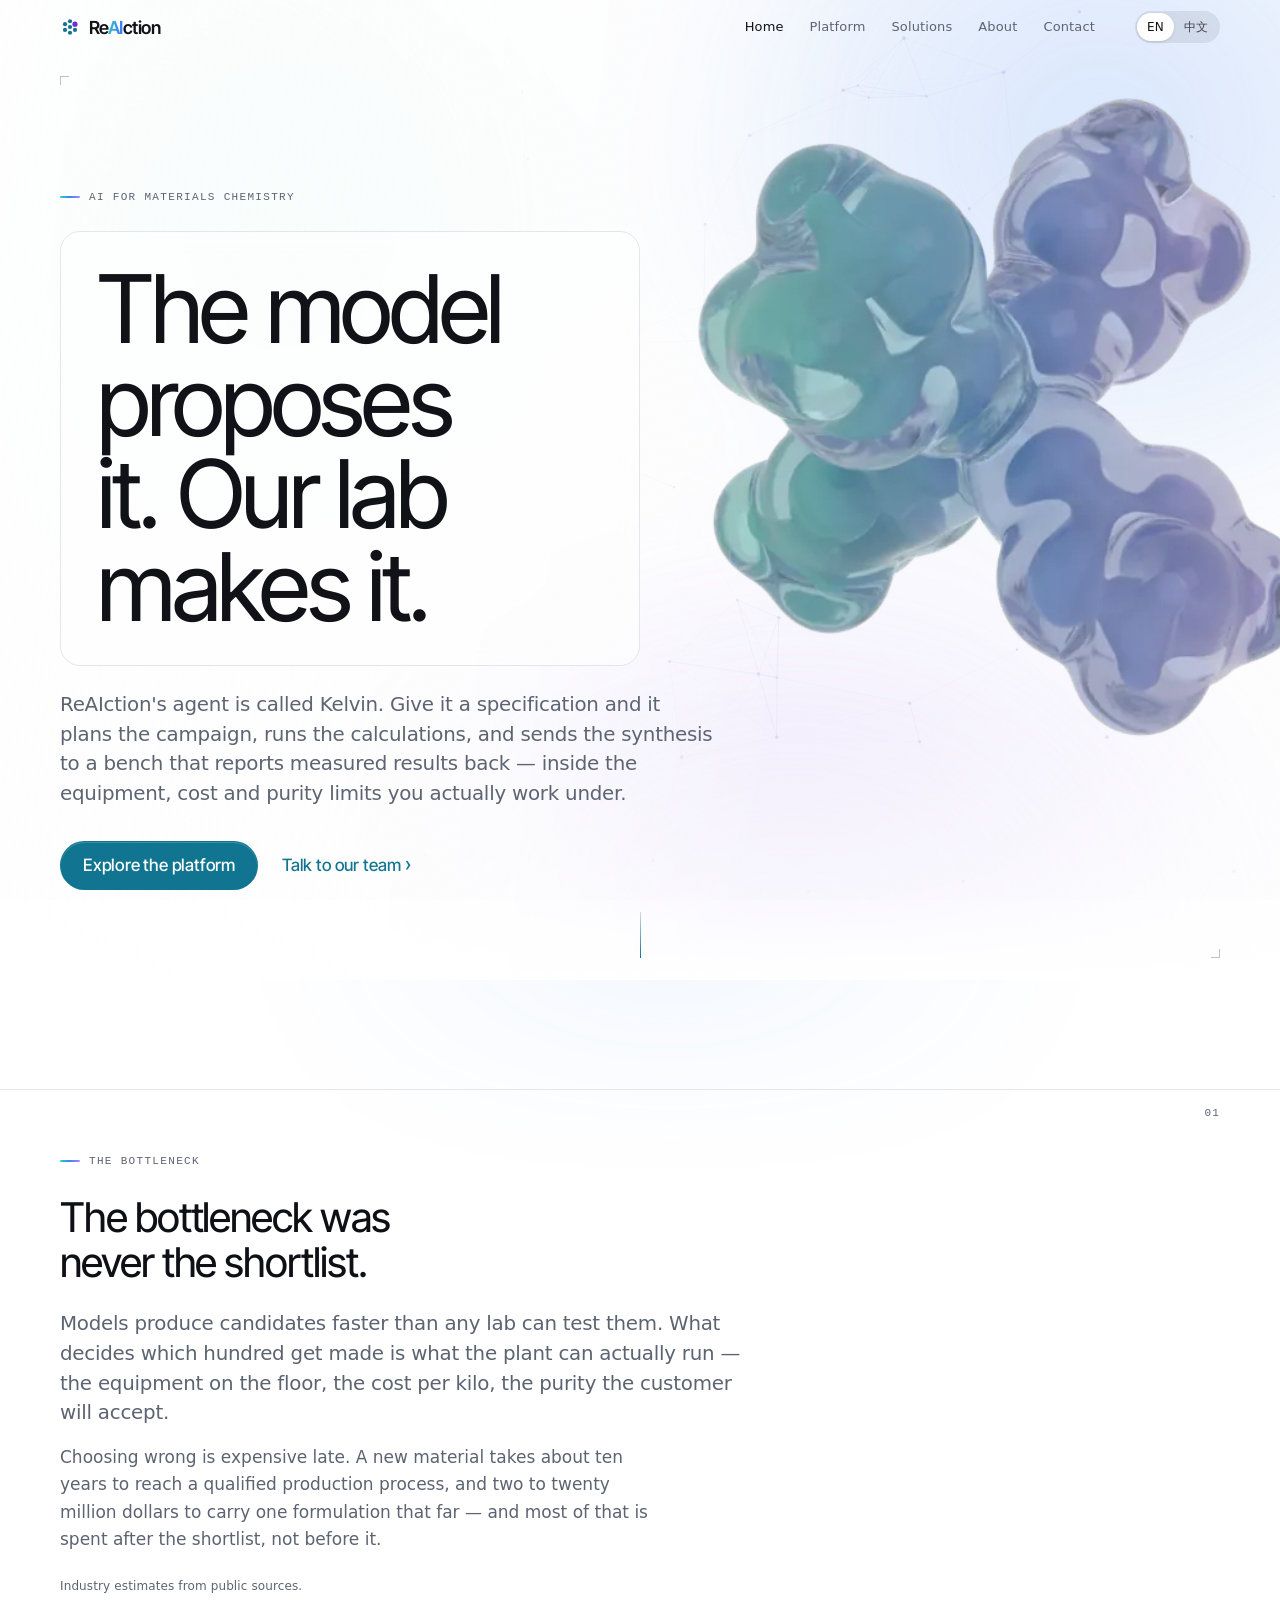
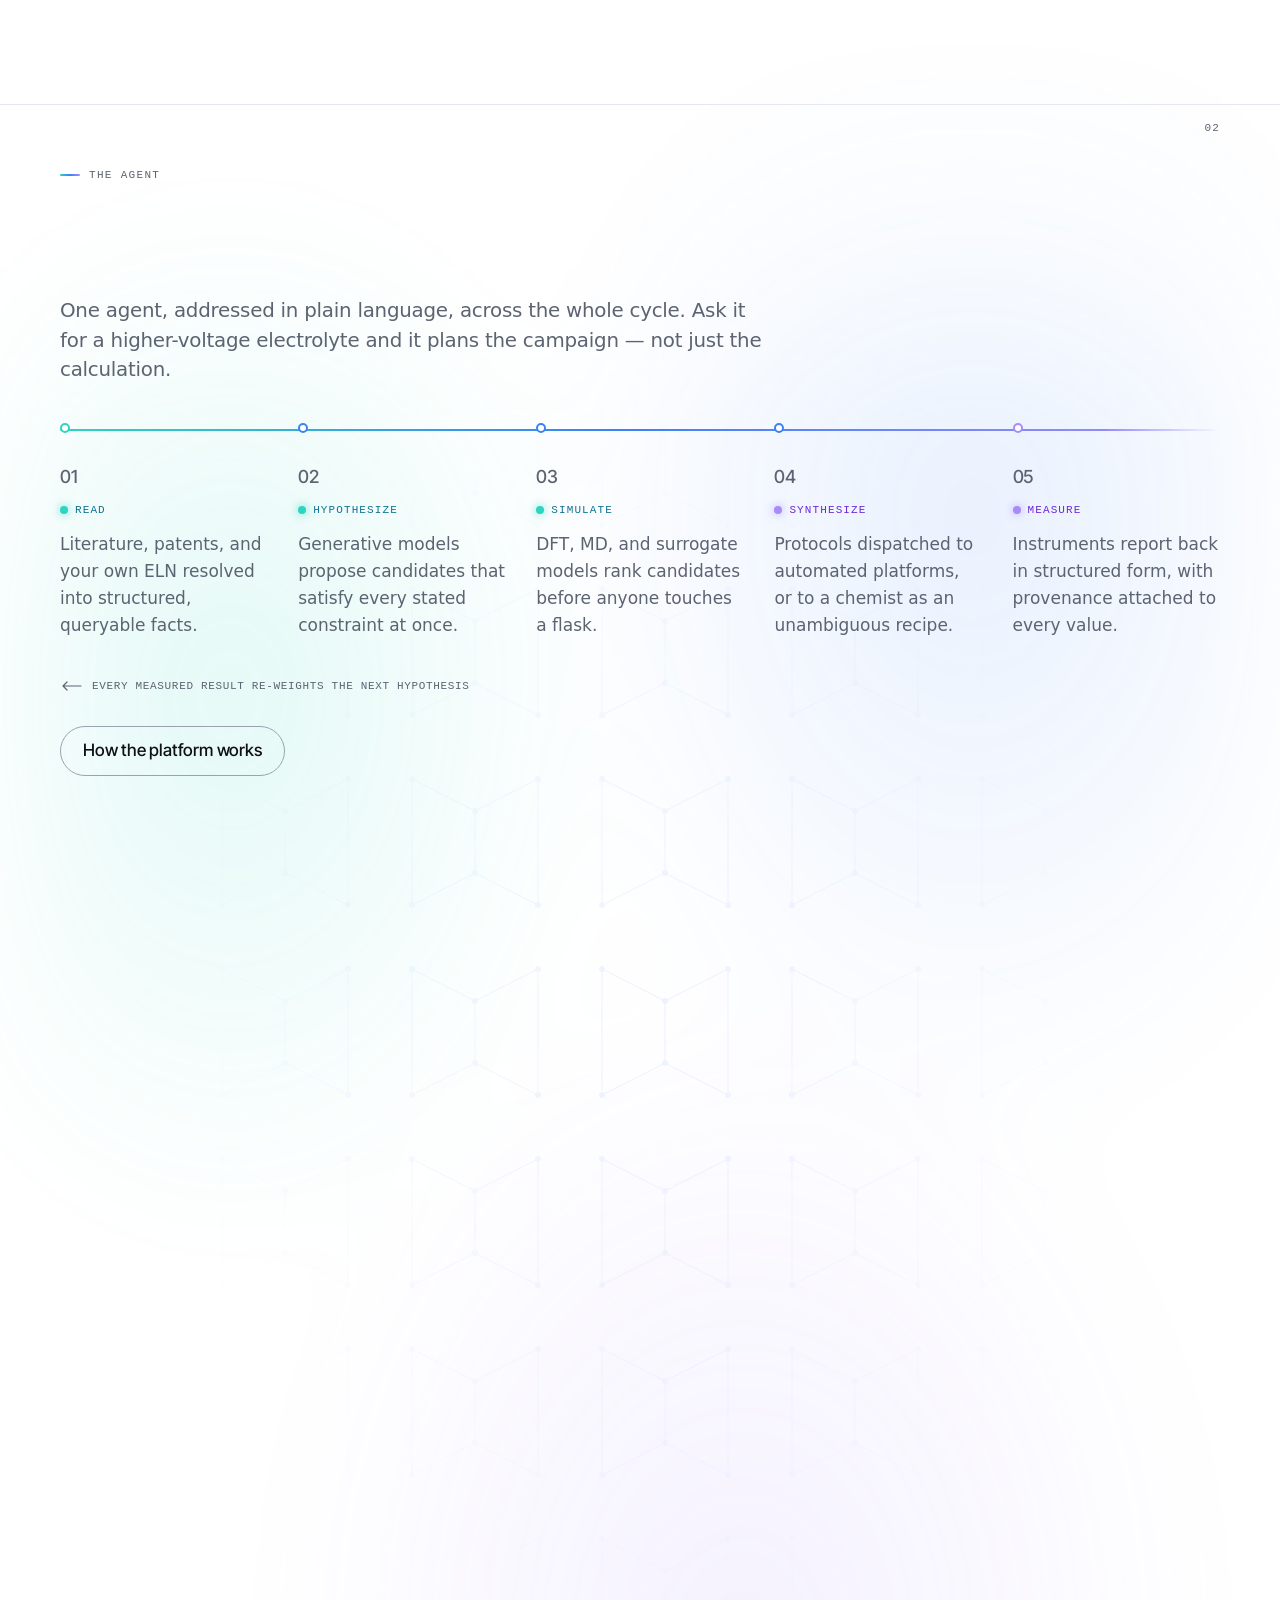
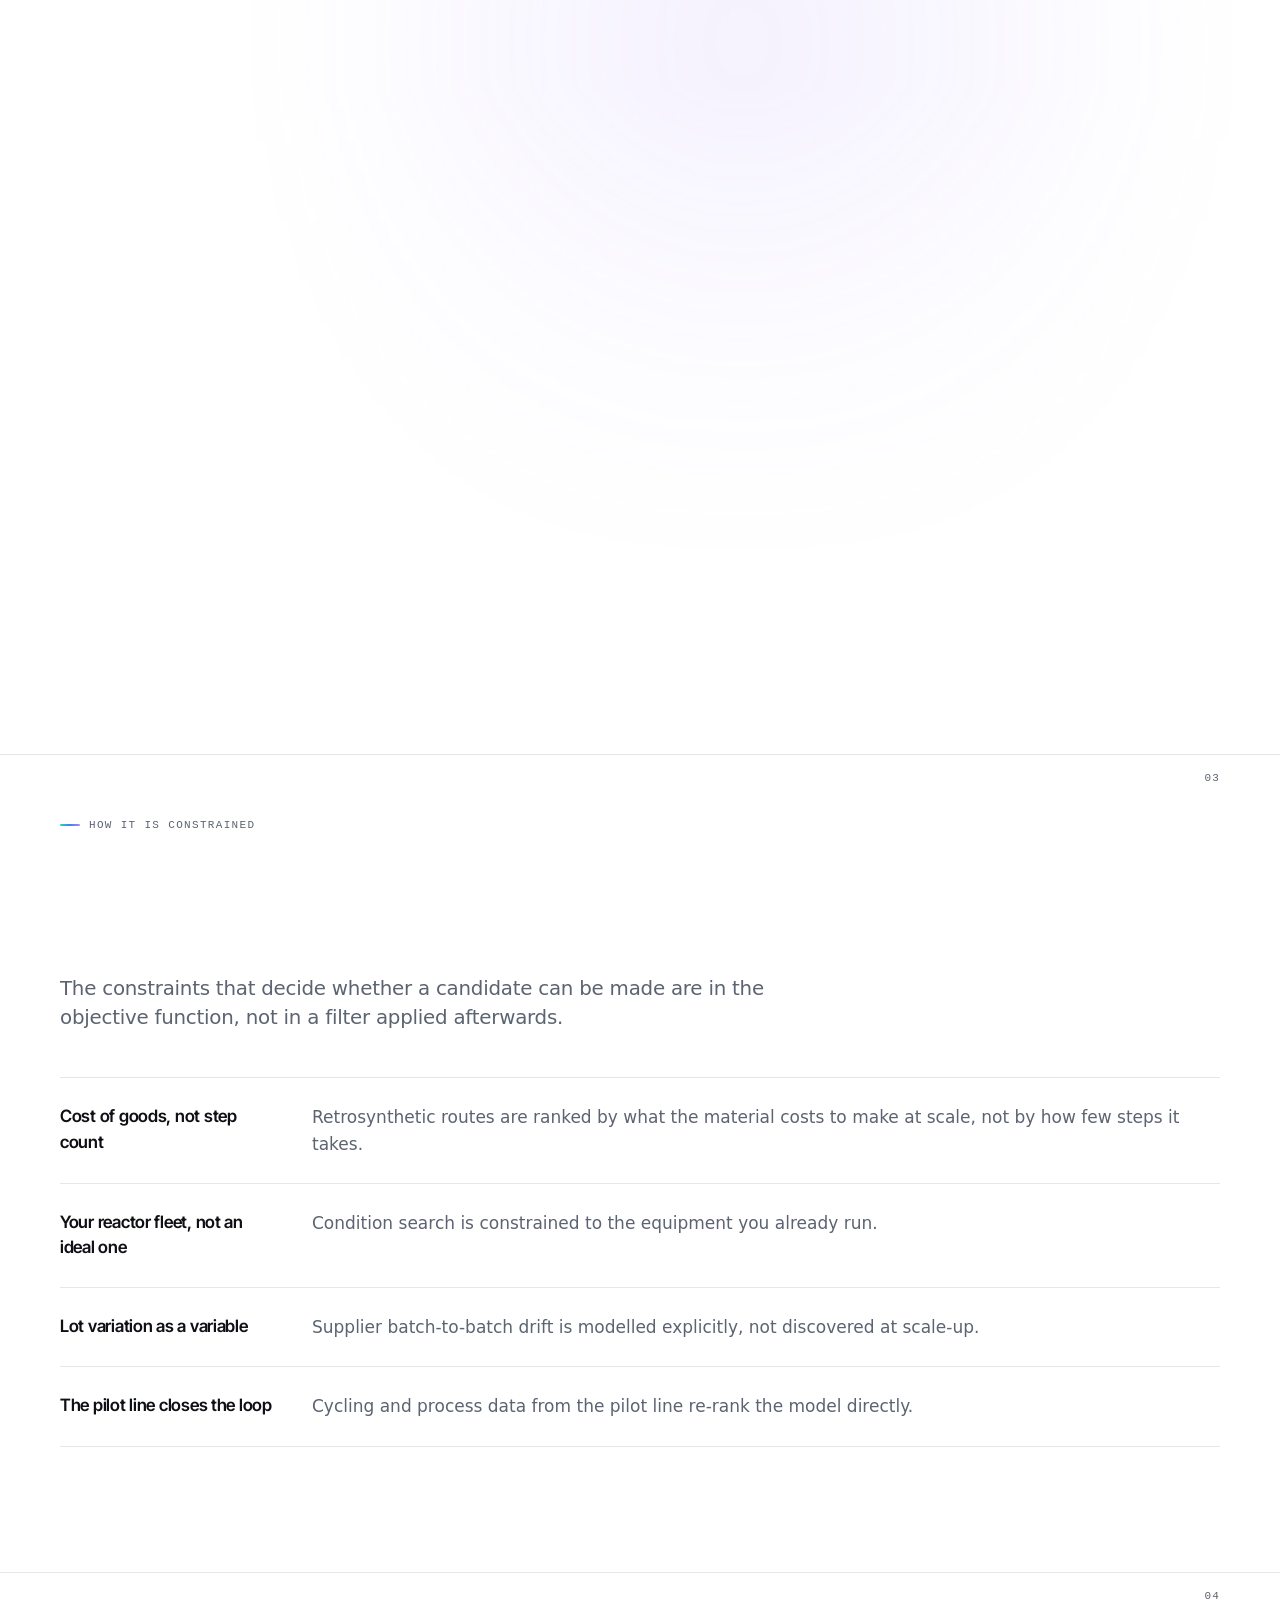
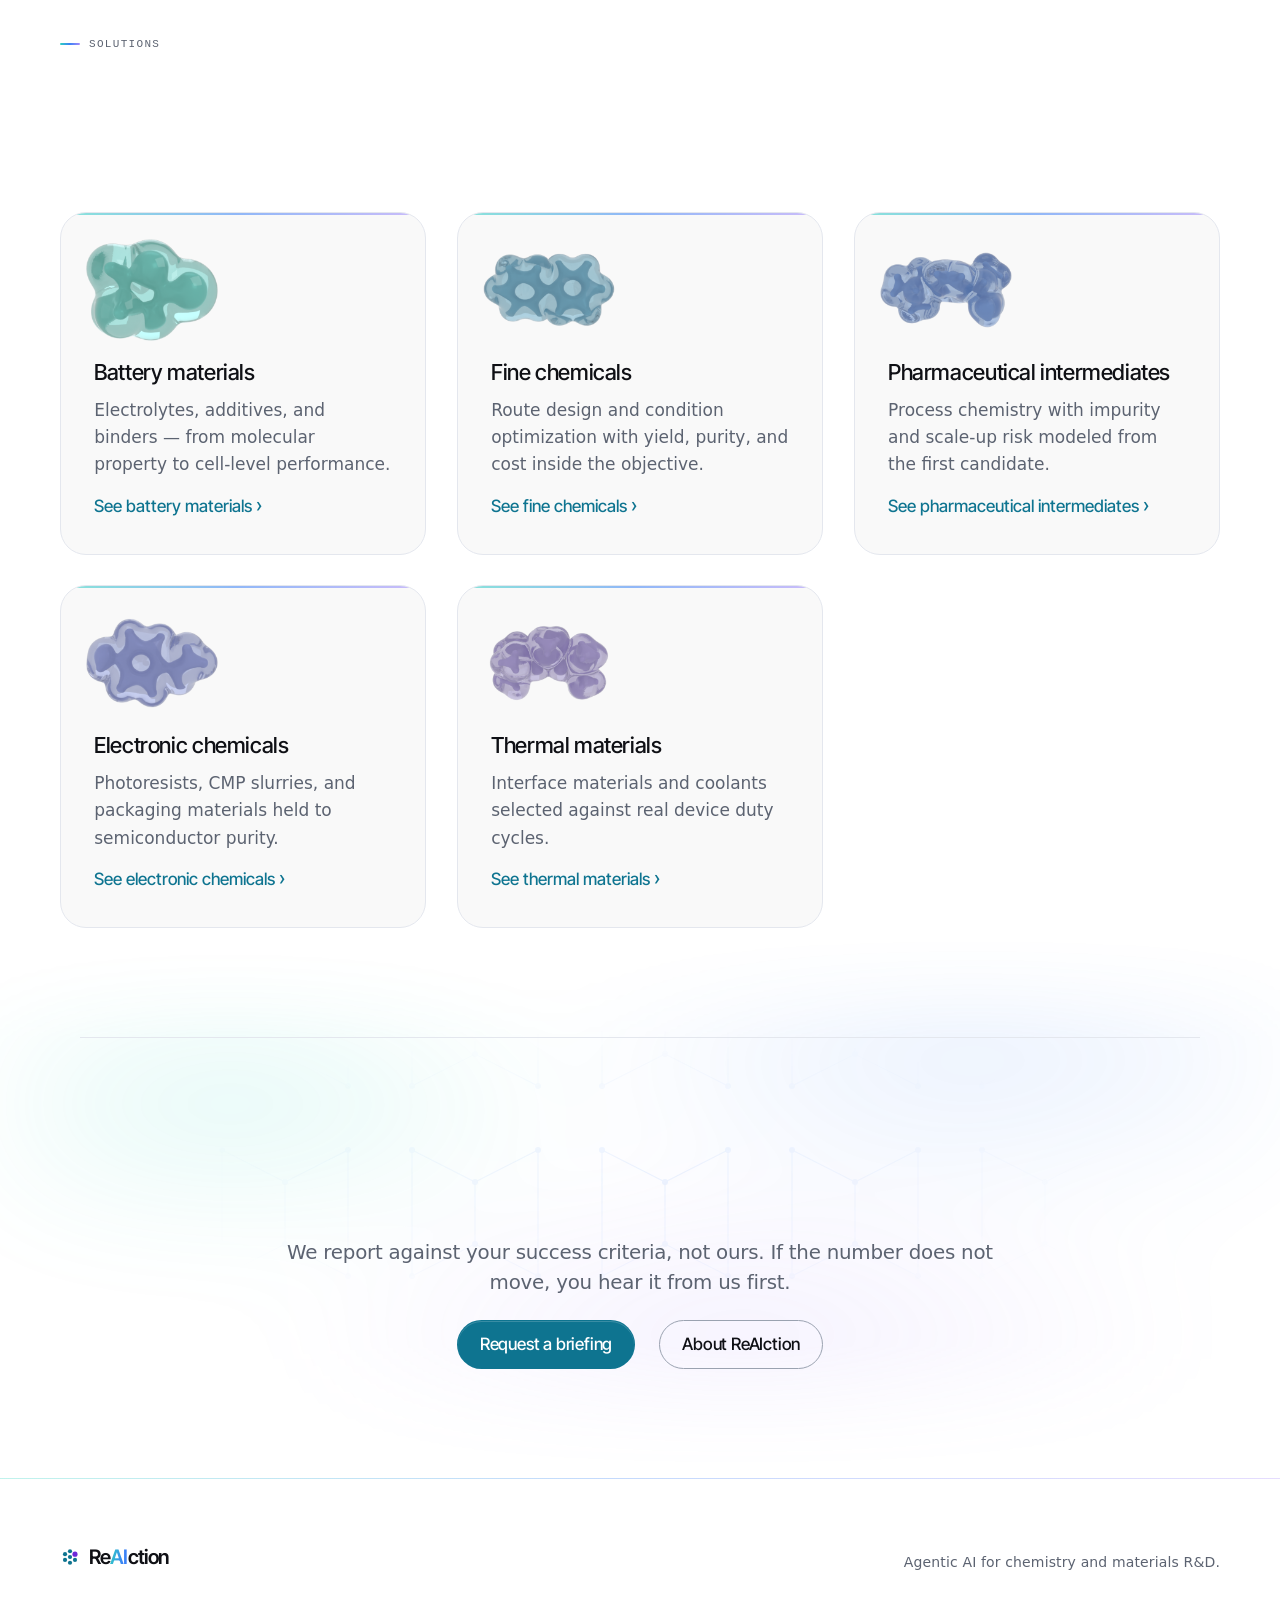
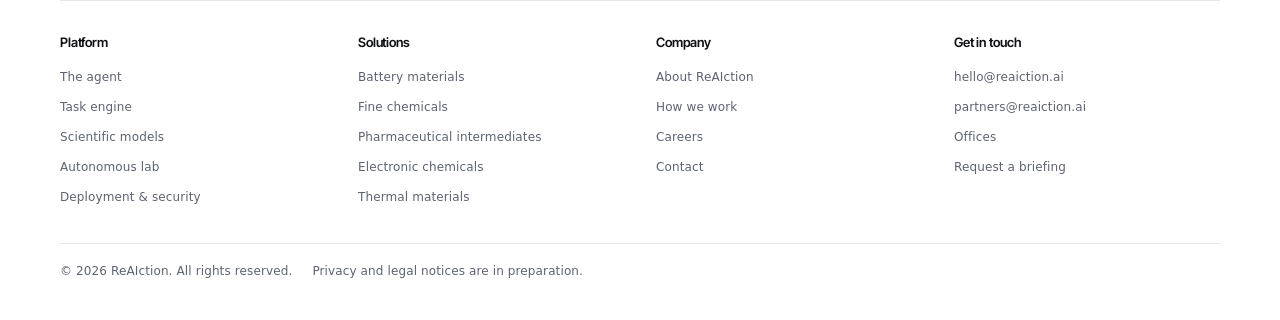
==== index.html @ 0afb1548 "Initial site Static, no build step and no runtime dependencies. Five pages sharing one stylesheet an" ====
<!DOCTYPE html>
<html lang="en" data-lang="en">
<head>
<meta charset="utf-8">
<meta name="viewport" content="width=device-width, initial-scale=1, viewport-fit=cover">
<title data-en="ReAIction — an AI scientist for materials chemistry" data-zh="反衍 ReAIction — 面向材料化学的 AI 科学家">ReAIction — an AI scientist for materials chemistry</title>
<meta name="description" data-en-content="ReAIction's agent, Kelvin, plans the campaign, runs the calculations and sends the synthesis to a bench that reports measured results back — inside the equipment, cost and purity limits you actually work under." data-zh-content="反衍的智能体 Kelvin 规划整轮攻关、跑完计算，再把合成下发到会回传实测数据的实验台——全程在你们真实的设备、成本与纯度约束下进行。" content="ReAIction's agent, Kelvin, plans the campaign, runs the calculations and sends the synthesis to a bench that reports measured results back — inside the equipment, cost and purity limits you actually work under.">
<meta name="theme-color" content="#ffffff" media="(prefers-color-scheme: light)">
<meta name="theme-color" content="#000000" media="(prefers-color-scheme: dark)">
<link rel="canonical" href="https://reaiction.github.io/">
<meta property="og:type" content="website">
<meta property="og:site_name" content="ReAIction">
<meta property="og:title" content="ReAIction — an AI scientist for materials chemistry">
<meta property="og:description" content="ReAIction's agent, Kelvin, plans the campaign, runs the calculations and sends the synthesis to a bench that reports measured results back — inside the equipment, cost and purity limits you actually work under.">
<meta property="og:url" content="https://reaiction.github.io/">
<meta property="og:image" content="https://reaiction.github.io/assets/img/og.png">
<meta property="og:image:width" content="1200">
<meta property="og:image:height" content="630">
<meta property="og:image:alt" content="ReAIction — the model proposes it, our lab makes it.">
<meta name="twitter:card" content="summary_large_image">
<meta name="twitter:title" content="ReAIction — an AI scientist for materials chemistry">
<meta name="twitter:description" content="ReAIction's agent, Kelvin, plans the campaign, runs the calculations and sends the synthesis to a bench that reports measured results back — inside the equipment, cost and purity limits you actually work under.">
<meta name="twitter:image" content="https://reaiction.github.io/assets/img/og.png">
<link rel="icon" href="assets/img/mark.svg" type="image/svg+xml">
<link rel="apple-touch-icon" href="assets/img/apple-touch-icon.png">
<link rel="preconnect" href="https://fonts.googleapis.com">
<link rel="preconnect" href="https://fonts.gstatic.com" crossorigin>
<link rel="stylesheet" href="https://fonts.googleapis.com/css2?family=Inter+Tight:wght@300..700&display=swap">
<link rel="stylesheet" href="assets/css/reaiction.css">
</head>
<body>
<a class="skip" href="#main" data-en="Skip to content" data-zh="跳到正文">Skip to content</a>
<header class="header">
  <div class="header__in">
    <a class="brand" href="index.html" data-en-aria-label="ReAIction, home" data-zh-aria-label="反衍 ReAIction，首页" aria-label="ReAIction, home">
      <svg class="brand__mark" width="20" height="20" viewBox="0 0 24 24" aria-hidden="true"><circle cx="12.00" cy="5.10" r="2.5" fill="var(--dry)"/><circle cx="17.98" cy="8.55" r="3.1" fill="var(--wet)"/><circle cx="17.98" cy="15.45" r="2.5" fill="var(--dry)"/><circle cx="12.00" cy="18.90" r="2.5" fill="var(--dry)"/><circle cx="6.02" cy="15.45" r="2.5" fill="var(--dry)"/><circle cx="6.02" cy="8.55" r="2.5" fill="var(--dry)"/><circle cx="12" cy="12" r="2.5" fill="var(--dry)"/></svg><span class="brand__word">Re<span class="brand__ai">AI</span>ction</span><span class="brand__zh" aria-hidden="true">反衍</span>
    </a>
    <nav class="nav" data-en-aria-label="Main" data-zh-aria-label="主导航" aria-label="Main"><a href="index.html" data-en="Home" data-zh="首页">Home</a><a href="technology.html" data-en="Platform" data-zh="平台">Platform</a><a href="solutions.html" data-en="Solutions" data-zh="解决方案">Solutions</a><a href="about.html" data-en="About" data-zh="关于">About</a><a href="contact.html" data-en="Contact" data-zh="联系">Contact</a></nav>
    <div class="header__end">
      <div class="lang" role="group" data-en-aria-label="Language" data-zh-aria-label="语言" aria-label="Language">
        <button type="button" data-lang="en" aria-pressed="true">EN</button>
        <button type="button" data-lang="zh" lang="zh-Hans" aria-pressed="false">中文</button>
      </div>
      <button class="burger" type="button" aria-expanded="false" aria-controls="menu"
              data-en-aria-label="Menu" data-zh-aria-label="菜单" aria-label="Menu">
        <span></span><span></span>
      </button>
    </div>
  </div>
</header>
<nav class="sheet" id="menu" data-open="false" data-en-aria-label="Main" data-zh-aria-label="主导航" aria-label="Main"><a href="index.html" data-en="Home" data-zh="首页">Home</a><a href="technology.html" data-en="Platform" data-zh="平台">Platform</a><a href="solutions.html" data-en="Solutions" data-zh="解决方案">Solutions</a><a href="about.html" data-en="About" data-zh="关于">About</a><a href="contact.html" data-en="Contact" data-zh="联系">Contact</a></nav>
<main id="main" tabindex="-1">

<section class="cover" data-cover="full">
  <canvas class="cover__field" aria-hidden="true"></canvas>
  <div class="cover__bloom" aria-hidden="true"></div>
  <div class="cover__scrim" aria-hidden="true"></div>
  <div class="cover__mol" aria-hidden="true"></div>
  <div class="wrap-wide cover__in">
  <p class="eyebrow reveal" data-en="AI for materials chemistry" data-zh="AI 驱动的材料化学">AI for materials chemistry</p>
  <h1 class="display-1 reveal split" data-en="The model proposes it. Our lab makes it." data-zh="模型提出它，我们的实验室把它做出来。">The model proposes it. Our lab makes it.</h1>
  <p class="lead measure reveal mt-5" data-en="ReAIction's agent is called Kelvin. Give it a specification and it plans the campaign, runs the calculations, and sends the synthesis to a bench that reports measured results back — inside the equipment, cost and purity limits you actually work under." data-zh="反衍（ReAIction）的智能体叫 Kelvin。给它一份规格书，它规划整轮攻关、跑完计算，再把合成下发到会回传实测数据的实验台 —— 全程在你们真实的设备、成本与纯度约束下进行。">ReAIction's agent is called Kelvin. Give it a specification and it plans the campaign, runs the calculations, and sends the synthesis to a bench that reports measured results back — inside the equipment, cost and purity limits you actually work under.</p>
  <div class="actions reveal mt-6">
    <a class="btn btn--primary" href="technology.html" data-en="Explore the platform" data-zh="了解平台">Explore the platform</a>
    <a class="link" href="contact.html" data-en="Talk to our team" data-zh="联系我们">Talk to our team</a>
  </div>

  </div>
  <div class="cover__cue" aria-hidden="true"></div>
</section>

<section class="section">
  <div class="wrap-wide">
    <p class="eyebrow reveal" data-en="The bottleneck" data-zh="瓶颈在哪">The bottleneck</p>
    <h2 class="headline measure reveal split"
        data-en="The bottleneck was never the shortlist." data-zh="瓶颈从来不在候选名单上。">The bottleneck was never the shortlist.</h2>
    <p class="lead measure reveal mt-5"
       data-en="Models produce candidates faster than any lab can test them. What decides which hundred get made is what the plant can actually run — the equipment on the floor, the cost per kilo, the purity the customer will accept." data-zh="模型产出候选的速度，早就超过任何实验室能验证的速度。真正决定做哪一百个的，是产线能跑什么——车间里的设备、每公斤的成本、客户能接受的纯度。">Models produce candidates faster than any lab can test them. What decides which hundred get made is what the plant can actually run — the equipment on the floor, the cost per kilo, the purity the customer will accept.</p>
    <p class="body measure reveal mt-4"
       data-en="Choosing wrong is expensive late. A new material takes about ten years to reach a qualified production process, and two to twenty million dollars to carry one formulation that far — and most of that is spent after the shortlist, not before it." data-zh="选错的代价在后段。一种新材料从首个有希望的结果做到合格量产工艺，大约需要十年；把单个配方推到那一步，投入在两百万到两千万美元之间——而这笔钱大部分花在候选名单之后，不是之前。">Choosing wrong is expensive late. A new material takes about ten years to reach a qualified production process, and two to twenty million dollars to carry one formulation that far — and most of that is spent after the shortlist, not before it.</p>
    <!-- DEV NOTE: the two figures above are industry estimates, not ours. Replace each with one the team can source before this goes public. -->
    <p class="legal mt-5"
       data-en="Industry estimates from public sources." data-zh="以上为公开行业估算，非反衍自有实测数据。">Industry estimates from public sources.</p>
  </div>
</section>

<section class="section pin section--feature glow">
  <div class="wrap-wide">
    <p class="eyebrow reveal" data-en="The agent" data-zh="智能体">The agent</p>
    <h2 class="display-2 reveal split" data-en="Kelvin runs the loop." data-zh="Kelvin 跑完整个闭环。">Kelvin runs the loop.</h2>
    <p class="lead measure reveal mt-5"
       data-en="One agent, addressed in plain language, across the whole cycle. Ask it for a higher-voltage electrolyte and it plans the campaign — not just the calculation." data-zh="一个智能体，用自然语言对话，贯穿整个周期。你们要一款更高电压的电解液，它规划的是一整轮研发攻关，而不只是一次计算。">One agent, addressed in plain language, across the whole cycle. Ask it for a higher-voltage electrolyte and it plans the campaign — not just the calculation.</p>
    <div class="reveal mt-7"><div class="loop">
  <div class="loop__row"><div class="loop__cell"><span class="loop__idx">01</span><span class="chip chip--dry" data-en="Read" data-zh="读取">Read</span><p class="body" data-en="Literature, patents, and your own ELN resolved into structured, queryable facts." data-zh="论文、专利与你们自己的 ELN，被解析成结构化、可检索的事实。">Literature, patents, and your own ELN resolved into structured, queryable facts.</p></div><div class="loop__cell"><span class="loop__idx">02</span><span class="chip chip--dry" data-en="Hypothesize" data-zh="假设">Hypothesize</span><p class="body" data-en="Generative models propose candidates that satisfy every stated constraint at once." data-zh="生成模型同时满足全部给定约束，提出候选。">Generative models propose candidates that satisfy every stated constraint at once.</p></div><div class="loop__cell"><span class="loop__idx">03</span><span class="chip chip--dry" data-en="Simulate" data-zh="模拟">Simulate</span><p class="body" data-en="DFT, MD, and surrogate models rank candidates before anyone touches a flask." data-zh="DFT、MD 与代理模型先行排序，再决定是否动手。">DFT, MD, and surrogate models rank candidates before anyone touches a flask.</p></div><div class="loop__cell"><span class="loop__idx">04</span><span class="chip chip--wet" data-en="Synthesize" data-zh="合成">Synthesize</span><p class="body" data-en="Protocols dispatched to automated platforms, or to a chemist as an unambiguous recipe." data-zh="实验方案下发到自动化平台，或作为无歧义配方交给化学家。">Protocols dispatched to automated platforms, or to a chemist as an unambiguous recipe.</p></div><div class="loop__cell"><span class="loop__idx">05</span><span class="chip chip--wet" data-en="Measure" data-zh="表征">Measure</span><p class="body" data-en="Instruments report back in structured form, with provenance attached to every value." data-zh="仪器以结构化形式回传，每个数值都带出处。">Instruments report back in structured form, with provenance attached to every value.</p></div></div>
  <p class="loop__back">
    <svg width="22" height="12" viewBox="0 0 22 12" fill="none" aria-hidden="true">
      <path d="M21 6H3M3 6l4-4M3 6l4 4" stroke="currentColor" stroke-width="1.2" stroke-linecap="round" stroke-linejoin="round"/>
    </svg>
    <span data-en="Every measured result re-weights the next hypothesis" data-zh="每一次实测结果，都会重新加权下一轮假设">Every measured result re-weights the next hypothesis</span>
  </p>
</div></div>
    <div class="actions reveal mt-6">
      <a class="btn btn--secondary" href="technology.html" data-en="How the platform works" data-zh="平台如何运作">How the platform works</a>
    </div>
  </div>
</section>

<section class="section">
  <div class="wrap-wide">
    <p class="eyebrow reveal" data-en="How it is constrained" data-zh="约束从哪来">How it is constrained</p>
    <h2 class="headline measure reveal split" data-en="Optimised for the plant you already have." data-zh="按你们已经有的那条产线来优化。">Optimised for the plant you already have.</h2>
    <p class="lead measure reveal mt-5" data-en="The constraints that decide whether a candidate can be made are in the objective function, not in a filter applied afterwards." data-zh="决定一个候选能不能做出来的那些约束，写在目标函数里，不是事后过滤。">The constraints that decide whether a candidate can be made are in the objective function, not in a filter applied afterwards.</p>
    <dl class="deflist reveal mt-7">
      <div><dt data-en="Cost of goods, not step count" data-zh="按生产成本排序，不按步数">Cost of goods, not step count</dt><dd data-en="Retrosynthetic routes are ranked by what the material costs to make at scale, not by how few steps it takes." data-zh="逆合成路线按放大后的实际生产成本排序，而不是看步数少。">Retrosynthetic routes are ranked by what the material costs to make at scale, not by how few steps it takes.</dd></div>
      <div><dt data-en="Your reactor fleet, not an ideal one" data-zh="匹配你们现有的反应釜">Your reactor fleet, not an ideal one</dt><dd data-en="Condition search is constrained to the equipment you already run." data-zh="条件搜索限定在你们已经在用的设备上，不是理想装置。">Condition search is constrained to the equipment you already run.</dd></div>
      <div><dt data-en="Lot variation as a variable" data-zh="批次波动是显式变量">Lot variation as a variable</dt><dd data-en="Supplier batch-to-batch drift is modelled explicitly, not discovered at scale-up." data-zh="供应商批次间的漂移直接建进模型，而不是放大时才发现。">Supplier batch-to-batch drift is modelled explicitly, not discovered at scale-up.</dd></div>
      <div><dt data-en="The pilot line closes the loop" data-zh="中试线闭合这个环">The pilot line closes the loop</dt><dd data-en="Cycling and process data from the pilot line re-rank the model directly." data-zh="中试线的循环与工艺数据直接回流，重排下一轮候选。">Cycling and process data from the pilot line re-rank the model directly.</dd></div>
    </dl>
  </div>
</section>

<section class="section">
  <div class="wrap-wide">
    <p class="eyebrow reveal" data-en="Solutions" data-zh="解决方案">Solutions</p>
    <h2 class="headline measure reveal split"
        data-en="Same loop. Different constraint decides it." data-zh="同一个闭环，决定成败的约束各不相同。">Same loop. Different constraint decides it.</h2>
    <div class="grid grid-3 reveal mt-7"><a class="card" href="solutions.html#battery"><h3 class="title" data-en="Battery materials" data-zh="电池材料">Battery materials</h3><p class="body" data-en="Electrolytes, additives, and binders — from molecular property to cell-level performance." data-zh="电解液、添加剂与粘结剂——从分子性质一路推到电芯级表现。">Electrolytes, additives, and binders — from molecular property to cell-level performance.</p><p class="link" aria-hidden="true" data-en="See battery materials" data-zh="查看电池材料">See battery materials</p></a><a class="card" href="solutions.html#fine"><h3 class="title" data-en="Fine chemicals" data-zh="精细化工">Fine chemicals</h3><p class="body" data-en="Route design and condition optimization with yield, purity, and cost inside the objective." data-zh="路线设计与条件优化，把收率、纯度与成本一并写进目标函数。">Route design and condition optimization with yield, purity, and cost inside the objective.</p><p class="link" aria-hidden="true" data-en="See fine chemicals" data-zh="查看精细化工">See fine chemicals</p></a><a class="card" href="solutions.html#pharma"><h3 class="title" data-en="Pharmaceutical intermediates" data-zh="医药中间体">Pharmaceutical intermediates</h3><p class="body" data-en="Process chemistry with impurity and scale-up risk modeled from the first candidate." data-zh="工艺化学：从第一个候选开始就对杂质与放大风险建模。">Process chemistry with impurity and scale-up risk modeled from the first candidate.</p><p class="link" aria-hidden="true" data-en="See pharmaceutical intermediates" data-zh="查看医药中间体">See pharmaceutical intermediates</p></a><a class="card" href="solutions.html#electronic"><h3 class="title" data-en="Electronic chemicals" data-zh="电子化学品">Electronic chemicals</h3><p class="body" data-en="Photoresists, CMP slurries, and packaging materials held to semiconductor purity." data-zh="光刻胶、CMP 抛光液与封装材料，按半导体级纯度要求约束。">Photoresists, CMP slurries, and packaging materials held to semiconductor purity.</p><p class="link" aria-hidden="true" data-en="See electronic chemicals" data-zh="查看电子化学品">See electronic chemicals</p></a><a class="card" href="solutions.html#thermal"><h3 class="title" data-en="Thermal materials" data-zh="热管理材料">Thermal materials</h3><p class="body" data-en="Interface materials and coolants selected against real device duty cycles." data-zh="界面材料与冷却液，按真实器件工况选型。">Interface materials and coolants selected against real device duty cycles.</p><p class="link" aria-hidden="true" data-en="See thermal materials" data-zh="查看热管理材料">See thermal materials</p></a></div>
  </div>
</section>


<section class="section section--feature glow">
  <div class="wrap center stack" style="--gap:22px">
    <h2 class="display-2 split" data-en="Start with one problem you already have." data-zh="从你们手上已经有的一个问题开始。">Start with one problem you already have.</h2>
    <p class="lead measure center"
       data-en="We report against your success criteria, not ours. If the number does not move, you hear it from us first." data-zh="我们按你们自己的验收标准汇报，不是按我们的。如果那个数没动，你会先从我们这儿听到。">We report against your success criteria, not ours. If the number does not move, you hear it from us first.</p>
    <div class="actions" style="justify-content:center">
      <a class="btn btn--primary" href="contact.html" data-en="Request a briefing" data-zh="预约介绍会">Request a briefing</a>
      <a class="btn btn--secondary" href="about.html" data-en="About ReAIction" data-zh="关于反衍">About ReAIction</a>
    </div>
  </div>
</section>
</main>
<footer class="footer">
  <div class="wrap-wide">
    <div class="footer__top">
      <a class="brand" href="index.html" data-en-aria-label="ReAIction, home" data-zh-aria-label="反衍 ReAIction，首页" aria-label="ReAIction, home"><svg class="brand__mark" width="20" height="20" viewBox="0 0 24 24" aria-hidden="true"><circle cx="12.00" cy="5.10" r="2.5" fill="var(--dry)"/><circle cx="17.98" cy="8.55" r="3.1" fill="var(--wet)"/><circle cx="17.98" cy="15.45" r="2.5" fill="var(--dry)"/><circle cx="12.00" cy="18.90" r="2.5" fill="var(--dry)"/><circle cx="6.02" cy="15.45" r="2.5" fill="var(--dry)"/><circle cx="6.02" cy="8.55" r="2.5" fill="var(--dry)"/><circle cx="12" cy="12" r="2.5" fill="var(--dry)"/></svg><span class="brand__word">Re<span class="brand__ai">AI</span>ction</span><span class="brand__zh" aria-hidden="true">反衍</span></a>
      <p class="caption" data-en="Agentic AI for chemistry and materials R&amp;D." data-zh="面向化学与材料研发的智能体 AI。">Agentic AI for chemistry and materials R&amp;D.</p>
    </div>
    <div class="footer__cols"><div><h3 data-en="Platform" data-zh="平台">Platform</h3><ul><li><a href="technology.html" data-en="The agent" data-zh="智能体">The agent</a></li><li><a href="technology.html#engine" data-en="Task engine" data-zh="任务引擎">Task engine</a></li><li><a href="technology.html#models" data-en="Scientific models" data-zh="科学模型">Scientific models</a></li><li><a href="technology.html#lab" data-en="Autonomous lab" data-zh="自主实验室">Autonomous lab</a></li><li><a href="technology.html#deploy" data-en="Deployment &amp; security" data-zh="部署与安全">Deployment &amp; security</a></li></ul></div><div><h3 data-en="Solutions" data-zh="解决方案">Solutions</h3><ul><li><a href="solutions.html#battery" data-en="Battery materials" data-zh="电池材料">Battery materials</a></li><li><a href="solutions.html#fine" data-en="Fine chemicals" data-zh="精细化工">Fine chemicals</a></li><li><a href="solutions.html#pharma" data-en="Pharmaceutical intermediates" data-zh="医药中间体">Pharmaceutical intermediates</a></li><li><a href="solutions.html#electronic" data-en="Electronic chemicals" data-zh="电子化学品">Electronic chemicals</a></li><li><a href="solutions.html#thermal" data-en="Thermal materials" data-zh="热管理材料">Thermal materials</a></li></ul></div><div><h3 data-en="Company" data-zh="公司">Company</h3><ul><li><a href="about.html" data-en="About ReAIction" data-zh="关于反衍">About ReAIction</a></li><li><a href="about.html#values" data-en="How we work" data-zh="我们怎么做事">How we work</a></li><li><a href="about.html#careers" data-en="Careers" data-zh="招聘">Careers</a></li><li><a href="contact.html" data-en="Contact" data-zh="联系我们">Contact</a></li></ul></div><div><h3 data-en="Get in touch" data-zh="联系方式">Get in touch</h3><ul><li><a href="mailto:hello@reaiction.ai" data-en="hello@reaiction.ai" data-zh="hello@reaiction.ai">hello@reaiction.ai</a></li><li><a href="mailto:partners@reaiction.ai" data-en="partners@reaiction.ai" data-zh="partners@reaiction.ai">partners@reaiction.ai</a></li><li><a href="contact.html#offices" data-en="Offices" data-zh="办公地点">Offices</a></li><li><a href="contact.html" data-en="Request a briefing" data-zh="预约介绍会">Request a briefing</a></li></ul></div></div>
    <div class="footer__base">
      <p class="legal" data-en="© 2026 ReAIction. All rights reserved." data-zh="© 2026 反衍科技。保留所有权利。">© 2026 ReAIction. All rights reserved.</p>
      <p class="legal" data-en="Privacy and legal notices are in preparation." data-zh="隐私政策与法律声明编制中。">Privacy and legal notices are in preparation.</p>
      <!-- Social links intentionally omitted until the accounts exist. -->

    </div>
  </div>
</footer>
<script src="assets/js/reaiction.js"></script>
</body>
</html>
---- assets/css/reaiction.css ----
/* ============================================================================
   ReAIction
   Design system. Grounded in Apple's HIG foundations:
     color.md · typography.md · layout.md · accessibility.md · liquid-glass.md
   Two layers only (liquid-glass.md "The two layers"):
     functional layer (site header, mobile sheet) = glass
     content layer (everything else)              = opaque surfaces, never glass
   ========================================================================== */

/* ---------- Tokens ------------------------------------------------------- */
:root {
  color-scheme: light dark;

  /* Surfaces. Five graded levels rather than three, so components separate by
     depth instead of needing a border. Level 4 is fill-only — --text-2 lands at
     4.53:1 there, fine, but it is not a reading surface. */
  --surface-1:     #ffffff;   /* page */
  --surface-2:     #fbfbfd;   /* minimal  — cards on the page */
  --surface-3:     #f5f5f7;   /* subtle   — section bands */
  --surface-4:     #ebebf0;   /* moderate — fills, hover grounds */
  --surface-5:     #0b0b0d;   /* inverse  */
  --bg:            var(--surface-1);
  --bg-elevated:   var(--surface-3);
  --bg-sunken:     var(--surface-4);
  --bg-inverse:    var(--surface-5);

  /* Content — every value below is measured against --bg / --bg-elevated */
  --text:          #1d1d1f;  /* 16.83:1 on #fff */
  --text-2:        #6a6a6f;  /* 5.38 / 5.20 / 4.94 / 4.53 across surfaces 1-4 */
  /* LARGE TEXT ONLY (>=18px, or >=14px bold), and verified on all four
     surfaces rather than only on white. */
  --text-3:        #777d89;  /* 4.13 / 4.05 / 3.86 / 3.49 across surfaces 1-4 */
  --text-inverse:  #f5f5f7;
  --text-inverse-2:#a1a1a6;

  /* Signal. One colour, one meaning.
     --dry = computation / in silico.   --wet = experiment / in the lab. */
  --dry:           #0b5fd0;  /* 5.90:1 on #fff */
  --wet:           #a8430b;  /* 6.05:1 on #fff */

  --on-accent:     #ffffff;  /* 5.90:1 on --dry */

  /* Signals as they must appear ON the inverse surface. A section that flips
     the surface has to flip these too, or blue-on-black lands at 3.3:1. */
  --dry-inverse:   #6aa9ff;  /* 8.18:1 on #0b0b0d */
  --wet-inverse:   #ff9d5c;  /* 9.58:1 on #0b0b0d */
  --on-accent-inverse: #00142e; /* 7.66:1 on --dry-inverse */

  /* State, not signal: reusing --wet for errors would make "experiment"
     and "invalid input" the same orange. */
  --danger:        #c00d0d;
  --hairline:      #d2d2d7;
  --hairline-strong:#949499;  /* 3.02:1 on #fff — control borders */

  /* Functional layer material */
  --glass-fill:    rgba(255,255,255,.72);
  --glass-blur:    saturate(180%) blur(20px);
  --glass-edge:    rgba(0,0,0,.09);
  /* Glass is four stacked optical effects, not one blur
     (apple-web › liquid-glass.md). These are layers 3 and 4. */
  --glass-specular: rgba(255,255,255,.55);   /* light catching the top edge */
  --glass-inner:    rgba(255,255,255,.18);   /* faint inner glow */
  --glass-rim:      rgba(0,0,0,.06);         /* hairline vs any background */
  /* A large surface stays more opaque than a 48px bar. */
  --glass-fill-lg: rgba(255,255,255,.93);
  /* The bar's appearance when dark content sits beneath it. Measured: without
     this, 13px labels composite to 2.64:1 over --bg-inverse. */
  --glass-fill-inv:rgba(18,18,20,.74);
  --glass-edge-inv:rgba(255,255,255,.14);

  /* Type */
  --font-ui: -apple-system, BlinkMacSystemFont, "SF Pro Text", "SF Pro Display",
             "Helvetica Neue", "Segoe UI", system-ui, "PingFang SC",
             "Hiragino Sans GB", "Microsoft YaHei", sans-serif;
  /* The evidence voice: every real number on this site is set in mono. */
  --font-mono: ui-monospace, "SF Mono", SFMono-Regular, Menlo, Consolas,
               "Roboto Mono", monospace;

  /* Layout */
  --page:     980px;   /* Apple's content measure */
  --page-wide:1240px;
  --gutter:   clamp(20px, 5vw, 48px);
  --nav-h:    48px;

  /* Spacing. Five steps, not the fourteen ad-hoc values this replaced.
     20 and 22 are not distinguishable; a scale that fine is noise. */
  --pad-card: clamp(24px, 3vw, 36px);
  --space-4:  16px;
  --space-5:  24px;
  --space-6:  32px;
  --space-7:  44px;

  --radius:   18px;
  --radius-lg:28px;
  --radius-pill: 980px;

  /* Motion. Springs, not durations, for anything the user can touch
     (apple-web › motion-physics.md). Encoded as CSS linear() so the site keeps
     its zero-dependency budget — Apple's ship values, sampled from the
     underdamped step response. */
  --ease: cubic-bezier(.22,.61,.36,1);                    /* entrances only */
  --ease-spring: linear(0.0000 0.0%, 0.0871 4.5%, 0.2566 9.1%, 0.4317 13.6%, 0.5826 18.2%, 0.7019 22.7%, 0.7913 27.3%, 0.8562 31.8%, 0.9021 36.4%, 0.9340 40.9%, 0.9559 45.5%, 0.9707 50.0%, 0.9807 54.5%, 0.9873 59.1%, 0.9917 63.6%, 0.9946 68.2%, 0.9965 72.7%, 0.9977 77.3%, 0.9985 81.8%, 0.9991 86.4%, 0.9994 90.9%, 0.9996 95.5%, 1.0000 100.0%);   /* ζ=1.0 r=0.35 */
  --tracking-tight: -0.022em;   /* 28pt+ */
  --tracking-snug:  -0.014em;   /* 20–26pt */
  --tracking-wide:   0.01em;    /* <=13pt — positive, the part most sites miss */
  --ease-spring-drawer: linear(0.0000 0.0%, 0.0773 3.8%, 0.2430 7.7%, 0.4293 11.5%, 0.6000 15.4%, 0.7393 19.2%, 0.8439 23.1%, 0.9170 26.9%, 0.9645 30.8%, 0.9928 34.6%, 1.0077 38.5%, 1.0140 42.3%, 1.0151 46.2%, 1.0136 50.0%, 1.0110 53.8%, 1.0082 57.7%, 1.0056 61.5%, 1.0036 65.4%, 1.0021 69.2%, 1.0011 73.1%, 1.0004 76.9%, 1.0001 80.8%, 0.9999 84.6%, 0.9998 88.5%, 0.9998 92.3%, 0.9998 96.2%, 1.0000 100.0%);   /* ζ=0.8 r=0.30 */
  --shadow-glass: 0 1px 2px rgba(0,0,0,.04), 0 8px 24px rgba(0,0,0,.08);

  /* State layers. Hover and press are a translucent wash of the element's own
     colour, not a different colour — so feedback stays consistent on any
     ground. Filled surfaces need a heavier wash to read against their fill. */
  --state-hover:  color-mix(in srgb, currentColor 8%,  transparent);
  --state-press:  color-mix(in srgb, currentColor 12%, transparent);
  --state-hover-on-fill: color-mix(in srgb, currentColor 16%, transparent);
  --state-press-on-fill: color-mix(in srgb, currentColor 24%, transparent);
}

@media (prefers-color-scheme: dark) {
  :root:not([data-theme="light"]) {
    --surface-1:     #000000;
    --surface-2:     #0a0a0c;
    --surface-3:     #131316;
    --surface-4:     #1c1c1f;
    --surface-5:     #f5f5f7;

    --text:          #f5f5f7;  /* 19.29:1 on #000 */
    --text-2:        #a1a1a6;  /*  8.16:1 */
    --text-3:        #86868b;  /*  5.80:1 — clears 4.5:1 in dark */
    --text-inverse:  #1d1d1f;
    --text-inverse-2:#4b4b50;

    --dry:           #6aa9ff;  /*  8.73:1 on #000 */
    --dry-soft:      #10203a;
    --wet:           #ff9d5c;  /* 10.23:1 on #000 */
    --wet-soft:      #2a1608;

    --on-accent:     #00142e;
    --dry-inverse:#0b5fd0; --wet-inverse:#a8430b; --on-accent-inverse:#ffffff;

    --danger:        #ff6b6b;
    --hairline:      #38383c;
    --hairline-strong:#5c5c62;

    --glass-fill:    rgba(18,18,20,.72);
    --glass-edge:    rgba(255,255,255,.12);
    --glass-specular: rgba(255,255,255,.12);
    --glass-inner:    rgba(255,255,255,.06);
    --glass-rim:      rgba(0,0,0,.40);
    --glass-fill-lg: rgba(18,18,20,.94);
    --glass-fill-inv:rgba(255,255,255,.80);
    --glass-edge-inv:rgba(0,0,0,.10);
  }
}
:root[data-theme="dark"] {
  --surface-1:#000; --surface-2:#0a0a0c; --surface-3:#131316; --surface-4:#1c1c1f; --surface-5:#f5f5f7;
  --text:#f5f5f7; --text-2:#a1a1a6; --text-3:#86868b;
  --text-inverse:#1d1d1f; --text-inverse-2:#4b4b50;
  --dry:#6aa9ff; --dry-soft:#10203a; --wet:#ff9d5c; --wet-soft:#2a1608;
  --danger:#ff6b6b; --on-accent:#00142e; --hairline:#38383c; --hairline-strong:#5c5c62;
  --dry-inverse:#0b5fd0; --wet-inverse:#a8430b; --on-accent-inverse:#ffffff;
  --glass-fill:rgba(18,18,20,.72); --glass-edge:rgba(255,255,255,.12);
  --glass-specular:rgba(255,255,255,.12); --glass-inner:rgba(255,255,255,.06); --glass-rim:rgba(0,0,0,.40);
  --glass-fill-lg:rgba(18,18,20,.94); --glass-fill-inv:rgba(255,255,255,.80); --glass-edge-inv:rgba(0,0,0,.10);
}

/* Increase Contrast — accessibility.md */
@media (prefers-contrast: more) {
  :root, :root[data-theme] { --text-2:#4b4b50; --text-3:#4b4b50; --hairline:#8a8a90; --glass-fill:rgba(255,255,255,.96); --glass-rim:rgba(0,0,0,.45); --glass-specular:rgba(255,255,255,.7); }
  @media (prefers-color-scheme: dark) {
    :root:not([data-theme="light"]) { --text-2:#d2d2d7; --text-3:#d2d2d7; --hairline:#7a7a82; --glass-fill:rgba(10,10,12,.97); --glass-rim:rgba(255,255,255,.45); --glass-specular:rgba(255,255,255,.3); }
  }
}
/* Reduce Transparency — liquid-glass.md checklist #5 */
@media (prefers-reduced-transparency: reduce) {
  :root, :root[data-theme] { --glass-fill:#ffffff; --glass-blur:none; }
  @media (prefers-color-scheme: dark) { :root:not([data-theme="light"]) { --glass-fill:#000000; } }
}

/* ---------- Reset -------------------------------------------------------- */
*,*::before,*::after { box-sizing: border-box; }
/* 100% = the browser's own font-size preference, which px type ignores. */
html { font-size: 100%; -webkit-text-size-adjust: 100%; scroll-behavior: smooth; }
/* SF ships Text and Display optical cuts; the OS only swaps them if asked. */
body, input, button, textarea, select { font-optical-sizing: auto; }
@media (prefers-reduced-motion: reduce) { html { scroll-behavior: auto; } }

body {
  margin: 0;
  font-family: var(--font-ui);
  font-size: 1.0625rem;              /* HIG body default */
  line-height: 1.5;
  color: var(--text);
  background: var(--bg);
  -webkit-font-smoothing: antialiased;
  text-rendering: optimizeLegibility;
  overflow-wrap: break-word;
}
img, svg { display: block; max-width: 100%; }
h1,h2,h3,h4,p,figure,blockquote { margin: 0; }
ul,ol { margin: 0; padding: 0; list-style: none; }
a { color: inherit; text-decoration: none; }
button { font: inherit; color: inherit; }

/* Keyboard focus is always visible — accessibility.md */
:focus-visible {
  outline: 2px solid var(--dry);
  outline-offset: 3px;
  border-radius: 6px;
}
:focus:not(:focus-visible) { outline: none; }

.skip {
  position: absolute; left: 50%; top: 8px; translate: -50% -200%;
  z-index: 200; padding: 12px 20px; border-radius: var(--radius-pill);
  background: var(--dry); color: var(--on-accent); font-size: 0.875rem; font-weight: 600;
  transition: translate .2s var(--ease);
}
.skip:focus { translate: -50% 0; }

/* ---------- Type scale --------------------------------------------------- */
.display-1 {
  font-size: clamp(2.5rem, 7vw, 5rem); line-height: 1.05;
  letter-spacing: -0.022em; font-weight: 600; text-wrap: balance;
}
.display-2 {
  font-size: clamp(2rem, 4.6vw, 3.5rem); line-height: 1.08;
  letter-spacing: -0.02em; font-weight: 600; text-wrap: balance;
}
.headline {
  font-size: clamp(1.5rem, 2.8vw, 2.5rem); line-height: 1.15;
  letter-spacing: -0.016em; font-weight: 600; text-wrap: balance;
}
.title    { font-size: 1.3125rem; line-height: 1.2; letter-spacing: var(--tracking-snug); font-weight: 600; }
.lead     { font-size: clamp(1.1875rem, 1.7vw, 1.4375rem); line-height: 1.45; letter-spacing: -0.008em; color: var(--text-2); }
.body     { font-size: 1.0625rem; line-height: 1.55; color: var(--text-2); }
.caption  { font-size: 0.875rem; line-height: 1.45; letter-spacing: var(--tracking-wide); color: var(--text-2); }
.legal    { font-size: 0.75rem; line-height: 1.5; letter-spacing: var(--tracking-wide); color: var(--text-2); } /* never --text-3 */

/* The eyebrow is mono because it labels, it doesn't speak. */
/* The gap to whatever follows belongs to the label, not to each page. */
.eyebrow + * { margin-top: var(--space-4); }

.eyebrow {
  font-family: var(--font-mono);
  font-size: 0.75rem; letter-spacing: .08em; text-transform: uppercase;
  color: var(--text-2); font-weight: 500;
}

/* CJK needs more size than Latin at the same optical weight: 11px mono loses
   stroke detail in Chinese, and uppercase does nothing for it. The micro-label
   scale lifts and the transform drops when the page is in Chinese. */
[data-lang="zh"] :is(.eyebrow, .chip, .loop__idx, .loop__back, .people em, .rowlist span) {
  font-size: 0.8125rem;
  letter-spacing: .04em;
  text-transform: none;
}

/* ---------- Layout ------------------------------------------------------- */
.wrap      { width: 100%; max-width: var(--page);      margin-inline: auto; padding-inline: var(--gutter); }
.wrap-wide { width: 100%; max-width: var(--page-wide); margin-inline: auto; padding-inline: var(--gutter); }

.section        { padding-block: clamp(64px, 9vw, 128px); }
.section--tight { padding-block: clamp(48px, 6vw, 80px); }
.section--elev    { background: var(--bg-elevated); }

/* An inverse section flips the surface, so it redefines the tokens rather than
   overriding each component. Everything inside it — cards, hairlines, buttons,
   signal colours — then resolves against the surface it is actually on. */
.section--inverse {
  background: var(--bg-inverse);
  color: var(--text-inverse);
  --bg:              var(--bg-inverse);
  --text:            var(--text-inverse);
  --text-2:          var(--text-inverse-2);
  --text-3:          var(--text-inverse-2);
  --surface-2:       color-mix(in srgb, var(--text-inverse)  4%, var(--bg-inverse));
  --bg-elevated:     color-mix(in srgb, var(--text-inverse)  7%, var(--bg-inverse));
  --bg-sunken:       color-mix(in srgb, var(--text-inverse) 12%, var(--bg-inverse));
  --hairline:        color-mix(in srgb, var(--text-inverse) 20%, var(--bg-inverse));
  --hairline-strong: color-mix(in srgb, var(--text-inverse) 36%, var(--bg-inverse));
  --dry:             var(--dry-inverse);
  --wet:             var(--wet-inverse);
  --accent:          var(--dry-inverse);
  --on-accent:       var(--on-accent-inverse);
}

/* Flex gap, not sibling margins: --gap inherits, so with margins a nested
   stack that sets its own --gap would also shrink its parent's spacing. */
.stack { display: flex; flex-direction: column; gap: var(--gap, 20px); }
.measure { max-width: 62ch; }
.center  { text-align: center; margin-inline: auto; }

.grid { display: grid; gap: clamp(20px, 2.4vw, 32px); }
@media (min-width: 720px)  { .grid-2 { grid-template-columns: repeat(2, 1fr); } }
@media (min-width: 720px)  { .grid-3 { grid-template-columns: repeat(2, 1fr); } }
@media (min-width: 1000px) { .grid-3 { grid-template-columns: repeat(3, 1fr); } }
@media (min-width: 720px)  { .grid-4 { grid-template-columns: repeat(2, 1fr); } }
@media (min-width: 1000px) { .grid-4 { grid-template-columns: repeat(4, 1fr); } }

/* ---------- State layers -------------------------------------------------
   Every surface a person can press gets the same wash of its own colour, so
   feedback is identical on white, on an elevated band, and on the inverse
   section. Applied only to things with a surface — inline text links keep an
   underline and nav links change colour, which is the platform behaviour.
   Cards are excluded on purpose: they signal hover by lifting, and a dark wash
   on something moving toward you contradicts itself. */
.btn, .sheet a, .lang button, .burger, .footer li a {
  background-image: linear-gradient(transparent, transparent);
  transition: background-image .1s var(--ease);
}
:is(.btn, .sheet a, .lang button, .burger, .footer li a):hover {
  background-image: linear-gradient(var(--state-hover), var(--state-hover));
}
:is(.btn, .sheet a, .lang button, .burger, .footer li a):active {
  background-image: linear-gradient(var(--state-press), var(--state-press));
}
/* On a filled surface the wash is the label's colour and needs more of it. */
.btn--primary:hover { background-image: linear-gradient(var(--state-hover-on-fill), var(--state-hover-on-fill)); }
.btn--primary:active { background-image: linear-gradient(var(--state-press-on-fill), var(--state-press-on-fill)); }

.mt-4 { margin-top: var(--space-4); }
.mt-5 { margin-top: var(--space-5); }
.mt-6 { margin-top: var(--space-6); }
.mt-7 { margin-top: var(--space-7); }

/* ---------- Buttons ------------------------------------------------------ */
/* One prominent action per view — buttons.md / liquid-glass.md colour budget */
.btn {
  display: inline-flex; align-items: center; justify-content: center; gap: 6px;
  min-height: 44px; padding: 11px 22px;       /* >= 44pt touch target */
  border: 1px solid transparent; border-radius: var(--radius-pill);
  font-size: 1.0625rem; font-weight: 500; letter-spacing: -0.01em;
  cursor: pointer;
  /* Feedback begins on pointer-down and must not lag it. */
  transition: background-image .1s var(--ease), color .22s var(--ease),
              border-color .22s var(--ease), scale .1s var(--ease);
}
.btn:active { scale: .97; }
.btn--primary   { background: var(--dry); color: var(--on-accent); }
.btn--secondary { background: transparent; border-color: var(--hairline-strong); color: var(--text); }
.btn--secondary:hover { border-color: var(--text-2); }

/* Text link with chevron */
.link {
  display: inline-flex; align-items: center; gap: 4px;
  min-height: 28px;                            /* >= 28pt pointer target */
  color: var(--dry); font-size: 1.0625rem; font-weight: 400;
}
.link::after { content: "\203A"; font-size: 1.15em; line-height: 1; translate: 0 -1px; transition: translate .22s var(--ease); }
.link:hover { text-decoration: underline; text-underline-offset: 3px; }
.link:hover::after { translate: 3px -1px; }
@media (max-width: 899px) { .link { min-height: 44px; } }

.link-inline {
  display: inline-flex; align-items: center; min-height: 28px;
  color: var(--dry);
}
@media (max-width: 899px) { .link-inline { min-height: 44px; } }
.link-inline:hover { text-decoration: underline; text-underline-offset: 3px; }

.actions { display: flex; flex-wrap: wrap; gap: 14px 24px; align-items: center; }

/* ============================================================================
   THE MEASUREMENT RULE — currently unused, kept deliberately.

   It was removed from the hero and the About page because the numbers in it
   were not ours: 10^60 is the textbook estimate of drug-like chemical space,
   and the 10yr -> 18mo timeline was invented. A company whose argument is
   "we measure it" cannot open with someone else's statistic, and the tick
   positions were spaced for looks rather than computed from the values.

   Bring it back the day there is a real funnel to show — an actual campaign's
   240,000 -> 1,800 -> 46 -> 3 — and compute --at from log10 of each value.
   ========================================================================== */
/* SIGNATURE — the measurement rule.
   A hairline, ticks, and mono labels. It appears only where there is a real
   number; never as decoration. Each stop is a zero-width anchor at --at, so
   the tick, the value, and the label line up exactly on the same x.
   The line's colour carries the handoff: --dry up to --handoff, --wet after.
   ========================================================================== */
.rule { --tick: var(--hairline-strong); --handoff: 100%; }

.rule__track {
  position: relative; height: 1px; background: var(--hairline);
  margin-block: 64px 46px;
}
.rule__progress {
  position: absolute; inset: 0;
  background: linear-gradient(90deg,
              var(--dry) 0 var(--handoff), var(--wet) var(--handoff) 100%);
}
/* Animated by clipping, so the gradient stays fixed to the track, not to the
   growing element. Visible immediately when scripting is unavailable. */
.js .rule__progress { clip-path: inset(0 100% 0 0); transition: clip-path 1.1s var(--ease); }
.js .is-revealed .rule__progress { clip-path: inset(0 0 0 0); }
@media (prefers-reduced-motion: reduce) {
  .js .rule__progress { transition: none; clip-path: inset(0 0 0 0); }
}

.rule__stop { position: absolute; top: 0; left: var(--at); width: 0; }
.rule__stop::before {
  content: ""; position: absolute; left: 0; top: 0;
  width: 1px; height: 9px; background: var(--tick);
}
.rule__value {
  position: absolute; bottom: 13px; left: 0; translate: -50% 0; white-space: nowrap;
  font-family: var(--font-mono); font-size: clamp(0.9375rem, 1.9vw, 1.375rem);
  font-weight: 500; letter-spacing: -0.01em; color: var(--text);
}
.rule__label {
  position: absolute; top: 17px; left: 0; translate: -50% 0; white-space: nowrap;
  font-family: var(--font-mono); font-size: 0.6875rem; letter-spacing: .06em;
  text-transform: uppercase; color: var(--text-2);
}
/* The end stops align to the ends of the line rather than overhanging them.
   Addressed by modifier, not :first-child — the progress bar is the track's
   real first child, so a positional selector silently misses the first stop. */
.rule__stop--start .rule__value,
.rule__stop--start .rule__label { translate: 0 0; }
.rule__stop--end   .rule__value,
.rule__stop--end   .rule__label { translate: -100% 0; }

.rule__stop--wet .rule__value { color: var(--wet); }
.rule__stop--wet::before      { background: var(--wet); }
.rule__note { margin-top: 8px; }

/* Compact width: the rule becomes a plain list. Same information, no overlap. */
@media (max-width: 719px) {
  .rule__track { height: auto; background: none; margin-block: 0 20px; }
  .rule__progress { display: none; }
  .rule__stop {
    position: static; width: auto; display: flex; justify-content: space-between;
    align-items: baseline; gap: 16px; padding-block: 13px;
    border-top: 1px solid var(--hairline);
  }
  .rule__stop::before { display: none; }
  .rule__value { position: static; translate: none !important; font-size: 1.1875rem; order: 2; }
  .rule__label { position: static; translate: none !important; order: 1; white-space: normal; }
  .rule__stop:first-of-type { border-top: 0; }
}

/* ---------- Cards -------------------------------------------------------- */
/* Content layer: opaque surfaces. No glass here (liquid-glass.md rule 1). */
.card {
  background: var(--bg-elevated);
  border: 1px solid transparent;
  border-radius: var(--radius-lg);
  padding: var(--pad-card);
  display: flex; flex-direction: column; gap: 12px;
  transition: translate .3s var(--ease), box-shadow .3s var(--ease);
}
.section--elev .card { background: var(--surface-2); border-color: transparent; }
.section--inverse .card { background: var(--bg-elevated); border-color: var(--hairline); }
a.card:hover { translate: 0 -3px; box-shadow: var(--shadow-glass); }
@media (prefers-reduced-motion: reduce) { a.card:hover { translate: none; } }


/* Stage chip used by the loop diagram */
.chip {
  display: inline-flex; align-items: center; gap: 7px;
  font-family: var(--font-mono); font-size: 0.6875rem; letter-spacing: .06em;
  text-transform: uppercase; color: var(--text-2);
}
.chip::before { content:""; width: 7px; height: 7px; border-radius: 50%; background: currentColor; }
.chip--dry { color: var(--dry); }
.chip--wet { color: var(--wet); }

/* ---------- Row list -----------------------------------------------------
   A label and its value, one per row. Used for the team masthead and for
   offices: three cards in a half-width column wrapped every place name onto
   three lines, where a row reads in one pass at a third of the height. */
.rowlist { border-top: 1px solid var(--hairline); }
.rowlist li {
  display: flex; justify-content: space-between; align-items: baseline;
  gap: 16px; padding-block: 14px;
  border-bottom: 1px solid var(--hairline);
}
.rowlist b { font-size: 1.0625rem; font-weight: 600; letter-spacing: var(--tracking-snug); }
.rowlist span { font-size: 0.875rem; letter-spacing: var(--tracking-wide); color: var(--text-2); text-align: right; }

/* ---------- People -------------------------------------------------------
   Name, role, affiliation stacked; a bio paragraph slots in underneath when
   there is one. Two columns so it holds a founding pair without looking thin. */
.people { display: grid; gap: clamp(24px, 3vw, 40px); }
@media (min-width: 720px) { .people { grid-template-columns: repeat(2, 1fr); } }
.people li { padding-top: 18px; border-top: 1px solid var(--hairline); }
.people b    { display: block; font-size: 1.3125rem; font-weight: 600;
               letter-spacing: var(--tracking-snug); }
.people span { display: block; margin-top: 4px; font-size: 0.875rem;
               letter-spacing: var(--tracking-wide); color: var(--text-2); }
.people em   { display: block; margin-top: 2px; font-style: normal;
               font-family: var(--font-mono); font-size: 0.6875rem;
               letter-spacing: .06em; text-transform: uppercase; color: var(--text-2); }
.people p    { margin-top: 12px; font-size: 1.0625rem; line-height: 1.55; color: var(--text-2); }

/* ---------- Definition list ---------------------------------------------
   A term-and-explanation pair reads as a reference entry, not a marketing
   card. Used where the content is definitional rather than promotional. */
.deflist { border-top: 1px solid var(--hairline); }
.deflist > div {
  display: grid; gap: 6px 32px; padding-block: 22px;
  border-bottom: 1px solid var(--hairline);
}
@media (min-width: 760px) { .deflist > div { grid-template-columns: 220px 1fr; gap: 0 32px; } }
.deflist dt { font-size: 1.0625rem; font-weight: 600; letter-spacing: -0.01em; }
.deflist dd { margin: 0; font-size: 1.0625rem; line-height: 1.55; color: var(--text-2); }

/* ---------- Loop diagram ------------------------------------------------- */
.loop { display: grid; gap: 0; }
.loop__row { display: grid; gap: 1px; background: var(--hairline); border-block: 1px solid var(--hairline); }
@media (min-width: 860px) { .loop__row { grid-template-columns: repeat(5, 1fr); } }
.loop__cell {
  background: var(--bg); padding: var(--pad-card);
  display: flex; flex-direction: column; gap: 12px;
}
.section--elev .loop__cell    { background: var(--bg-elevated); }
.loop__idx { font-family: var(--font-mono); font-size: 0.6875rem; color: var(--text-2); letter-spacing: .06em; }
.loop__back {
  display: flex; align-items: center; gap: 10px; padding-top: 16px;
  font-family: var(--font-mono); font-size: 0.6875rem; letter-spacing: .06em;
  text-transform: uppercase; color: var(--text-2);
}
.loop__back svg { flex: 0 0 auto; }

/* ---------- Header (functional layer — the only glass on the site) ------- */
.header {
  position: fixed; inset: 0 0 auto 0; z-index: 100;
  /* Stays pinned at 0 and absorbs the phone's top inset into its own padding,
     so the bar reaches the edge while its contents clear the system UI. */
  padding-top: env(safe-area-inset-top, 0px);
  background: var(--glass-fill);
  -webkit-backdrop-filter: var(--glass-blur);
          backdrop-filter: var(--glass-blur);
  /* A bar flush to the viewport top has no visible top edge, so the specular
     highlight of the full recipe would be off-screen. What it does need is the
     hairline rim and the depth shadow that make it float above content. */
  box-shadow:
    0 0.5px 0 var(--glass-rim),
    var(--shadow-glass);
}
/* Liquid Glass adapts between a light and a dark appearance in response to the
   content beneath it (color.md › Liquid Glass color). The system samples
   luminance; on the web we sample geometry in reaiction.js and stamp this. */
.header[data-under="inverse"] {
  /* color must be re-declared, not just the token: anything that inherits an
     already-computed color (the wordmark) will not pick up a token change. */
  color: var(--text-inverse);
  --glass-fill: var(--glass-fill-inv);
  --glass-edge: var(--glass-edge-inv);
  --text:       var(--text-inverse);
  --text-2:     var(--text-inverse-2);
  --dry:        var(--dry-inverse);
}

.header__in {
  height: var(--nav-h); max-width: var(--page-wide); margin-inline: auto;
  padding-inline: var(--gutter);
  display: flex; align-items: center; gap: 12px;
}
.brand { display: flex; align-items: center; gap: 9px; min-height: 44px; padding-right: 8px; }
.brand__mark { flex: 0 0 auto; }
.brand__word { font-size: 1.0625rem; font-weight: 600; letter-spacing: -0.02em; }
/* The embedded AI is the name's whole point, so it is the one place the
   wordmark spends colour — and it spends the "computation" token, the same
   one the loop diagram uses for the dry-lab half. */
.brand__ai { color: var(--dry); }

.nav { display: none; margin-left: auto; }
@media (min-width: 900px) { .nav { display: flex; align-items: center; gap: 2px; } }
.nav a {
  display: inline-flex; align-items: center; height: var(--nav-h);
  padding-inline: 12px; font-size: 0.8125rem; letter-spacing: var(--tracking-wide); color: var(--text-2);
  transition: color .18s var(--ease);
}
.nav a:hover { color: var(--text); }
.nav a[aria-current="page"] { color: var(--text); font-weight: 500; }

.header__end { margin-left: auto; display: flex; align-items: center; gap: 8px; }
@media (min-width: 900px) { .header__end { margin-left: 16px; } }

/* Language segmented control */
.lang { display: inline-flex; padding: 2px; border-radius: var(--radius-pill); background: color-mix(in srgb, var(--text) 8%, transparent); }
.lang button {
  min-width: 34px; min-height: 28px; padding: 0 10px; border: 0; cursor: pointer;
  border-radius: var(--radius-pill); background: transparent; color: var(--text-2);
  font-size: 0.75rem; font-weight: 500; letter-spacing: .01em;
  transition: background-color .18s var(--ease), color .18s var(--ease);
}
.lang button[aria-pressed="true"] { background: var(--bg); color: var(--text); box-shadow: 0 1px 3px rgba(0,0,0,.12); }
/* On touch the control keeps its size but takes a 44pt hit region, which the
   48px bar has no room to show visually. Vertical only, so the two buttons
   never overlap each other. */
@media (max-width: 899px) {
  .lang { gap: 10px; }              /* keeps the two hit regions from meeting */
  .lang button { position: relative; }
  .lang button::after { content: ""; position: absolute; inset: -8px -5px; }
}

/* Flex, not grid: grid stretches the two auto rows to fill the 44px button,
   which puts the bars 22px apart and stops them meeting when they rotate. */
.burger {
  width: 44px; height: 44px;
  display: flex; flex-direction: column; align-items: center; justify-content: center;
  gap: 5px;
  background: none; border: 0; cursor: pointer; border-radius: 10px;
}
@media (min-width: 900px) { .burger { display: none; } }
.burger span {
  display: block; width: 17px; height: 1px; background: var(--text);
  transition: translate .34s var(--ease-spring), rotate .34s var(--ease-spring);
}
/* Bar centres sit 6px apart, so ±3px brings them onto the same line. */
.burger[aria-expanded="true"] span:first-child { translate: 0 3px; rotate: 45deg; }
.burger[aria-expanded="true"] span:last-child  { translate: 0 -3px; rotate: -45deg; }

/* Mobile sheet — still the functional layer, so glass is correct here */
.sheet {
  position: fixed; z-index: 99;
  inset: calc(var(--nav-h) + env(safe-area-inset-top, 0px)) 0 0 0;
  background: var(--glass-fill-lg);
  -webkit-backdrop-filter: var(--glass-blur);
          backdrop-filter: var(--glass-blur);
  /* Full material recipe: this surface's top edge IS visible below the bar. */
  box-shadow:
    inset 0 1px 0 var(--glass-specular),
    inset 0 0 0 0.5px var(--glass-inner),
    var(--shadow-glass);
  padding: 12px var(--gutter) 40px;
  overflow-y: auto;
  opacity: 0; visibility: hidden; translate: 0 -8px;
  /* A drawer is a grabbable surface, so it springs rather than eases.
     Apple's ship value for sheets: damping 0.8, response 0.3. */
  transition: opacity .3s var(--ease),
              translate .3s var(--ease-spring-drawer),
              visibility .3s;
}
.sheet[data-open="true"] { opacity: 1; visibility: visible; translate: 0 0; }
.sheet a {
  display: flex; align-items: center; min-height: 56px;
  font-size: 1.5rem; font-weight: 500; letter-spacing: -0.015em;
  border-bottom: 1px solid var(--hairline);
}
@media (min-width: 900px) { .sheet { display: none; } }

/* ---------- Footer ------------------------------------------------------- */
.footer { background: var(--bg-elevated); border-top: 1px solid var(--hairline); padding-block: 44px 36px; }
.footer__cols { display: grid; gap: 28px 32px; grid-template-columns: repeat(2, 1fr); }
@media (min-width: 860px) { .footer__cols { grid-template-columns: repeat(4, 1fr); } }
.footer h3 { font-size: 0.75rem; font-weight: 600; color: var(--text); margin-bottom: 10px; }
.footer li + li { margin-top: 2px; }
/* Small type, but the hit region still meets the platform minimum:
   28pt on a pointer, 44pt on touch (accessibility.md). */
.footer li a {
  /* Fills the column so a short word like "News" still gets a full-width
     touch target; the text itself stays left-aligned. */
  display: flex; align-items: center; min-height: 28px;
  font-size: 0.75rem; letter-spacing: var(--tracking-wide); color: var(--text-2);
}
.footer li a:hover { color: var(--text); text-decoration: underline; text-underline-offset: 3px; }
.footer__base a { display: inline-flex; align-items: center; min-height: 28px; }
@media (max-width: 899px) {
  .footer li a, .footer__base a { min-height: 44px; }
  .footer li + li { margin-top: 0; }
}
.footer__base { margin-top: 32px; padding-top: 18px; border-top: 1px solid var(--hairline); display: flex; flex-wrap: wrap; gap: 8px 20px; align-items: center; }
.footer__base p { font-size: 0.75rem; color: var(--text-2); }

/* ---------- Forms -------------------------------------------------------- */
.field { display: flex; flex-direction: column; gap: 7px; }
.field label { font-size: 0.875rem; font-weight: 500; }
.field input, .field select, .field textarea {
  font: inherit; font-size: 1.0625rem; color: var(--text);
  min-height: 48px; padding: 12px 14px;
  background: var(--bg); border: 1px solid var(--hairline-strong); border-radius: 12px;
  transition: border-color .18s var(--ease), box-shadow .18s var(--ease);
}
.field textarea { min-height: 132px; resize: vertical; line-height: 1.5; }
.field input:focus, .field select:focus, .field textarea:focus {
  border-color: var(--dry); box-shadow: 0 0 0 3px color-mix(in srgb, var(--dry) 22%, transparent); outline: none;
}
.field__hint  { font-size: 0.75rem; color: var(--text-2); }
.field__error { font-size: 0.75rem; color: var(--danger); font-weight: 500; }
.field[data-invalid="true"] input,
.field[data-invalid="true"] textarea { border-color: var(--danger); }


/* ---------- Scroll reveal ------------------------------------------------ */
/* Progressive enhancement: content is visible by default. Only once the
   script has run (html.js) does it start hidden and animate in, so the site
   reads correctly with JavaScript blocked, failed, or still loading. */
.js .reveal {
  opacity: 0; translate: 0 16px;
  transition: opacity .7s var(--ease), translate .7s var(--ease);
}
.js .reveal.is-revealed { opacity: 1; translate: 0 0; }
@media (prefers-reduced-motion: reduce) {
  .js .reveal { opacity: 1; translate: none; transition: none; }
  .btn:active { scale: none; }
  .link:hover::after { translate: 0 -1px; }
  .burger span { transition: none; }
  .sheet { transition: opacity .01ms; }
}

/* Content starts below the fixed functional layer — safe area, layout.md */
/* The bar is --nav-h plus its 1px hairline, so the content offset must include
   it or the first pixel of every page sits under the border. */
main { padding-top: calc(var(--nav-h) + env(safe-area-inset-top, 0px)); }

/* ============================================================================
   v2 — LUMINOUS EDITORIAL LAYER
   The functional layer is untouched: the glass bar, the pill buttons and the
   sheet keep their Apple behaviour. What changes is the content layer —
   bigger and lighter type, a wider measure, one signal gradient, and light
   that comes from behind the page rather than from a flat fill.
   ========================================================================== */

/* ---------- Tokens, restated -------------------------------------------- */
:root {
  /* Signal. Still two meanings, now one hue family read as depth:
     --dry = computation / in silico (cyan)   --wet = experiment / in the lab (violet) */
  --dry:            #0e7490;   /* 5.36:1 on #fff */
  --wet:            #6d28d9;   /* 7.10:1 on #fff */
  --on-accent:      #ffffff;   /* 5.36:1 on --dry */
  --dry-inverse:    #67e8f9;   /* 13.80:1 on #07070b */
  --wet-inverse:    #c4b5fd;   /* 10.83:1 on #07070b */
  --on-accent-inverse:#04212b;

  /* The three lights. Never used for text — only for glow, rails and edges. */
  --glow-1:         #2dd4bf;
  --glow-2:         #3b82f6;
  --glow-3:         #a78bfa;
  --grad: linear-gradient(104deg, var(--glow-1) 0%, var(--glow-2) 48%, var(--glow-3) 100%);

  /* Surfaces take a faint cool cast, so white reads as light rather than paper */
  --surface-1:      #ffffff;
  --surface-2:      #fbfcfe;
  --surface-3:      #f4f6fa;
  --surface-4:      #e8ecf3;
  --surface-5:      #07070b;

  --text:           #0f1015;  /* 18.6:1 on #fff  */
  --text-2:         #5c6371;  /* 6.13:1 on #fff  */
  /* 3.50:1 on white was already marginal; on --surface-4 it measured
     2.89:1, which fails even the large-text bar. This value clears 3:1
     on every surface and still sits a clear step below --text-2. */
  --text-3:         #777d89;  /* 4.13 / 4.05 / 3.86 / 3.49 across surfaces 1-4 */
  --text-inverse:   #f4f6fa;
  --text-inverse-2: #a2abba;

  --hairline:       #e4e7ee;
  --hairline-strong:#9aa2b0;

  --glass-fill:     rgba(255,255,255,.66);
  --glass-blur:     saturate(180%) blur(22px);

  /* Layout — the measure widens, the rhythm slows down */
  --page:      1120px;
  --page-wide: 1380px;
  --gutter:    clamp(20px, 5vw, 60px);
  --nav-h:     54px;

  --radius:    16px;
  --radius-lg: 26px;
  --radius-xl: 36px;

  --font-display: "Inter Tight", var(--font-ui);
  --ease-out-expo: cubic-bezier(.16,1,.3,1);
}

@media (prefers-color-scheme: dark) {
  :root:not([data-theme="light"]) {
    --surface-1:#000000; --surface-2:#0a0b0f; --surface-3:#101218; --surface-4:#191c24;
    --surface-5:#f4f6fa;
    --text:#f4f6fa; --text-2:#a2abba; --text-3:#848b98;
    --text-inverse:#0f1015; --text-inverse-2:#4e5561;
    --dry:#67e8f9; --wet:#c4b5fd;
    --dry-inverse:#0e7490; --wet-inverse:#6d28d9; --on-accent-inverse:#ffffff;
    --on-accent:#04212b;
    --hairline:#23262e; --hairline-strong:#5a616e;
    --glass-fill:rgba(12,13,17,.66);
  }
}
:root[data-theme="dark"] {
  --surface-1:#000000; --surface-2:#0a0b0f; --surface-3:#101218; --surface-4:#191c24;
  --surface-5:#f4f6fa;
  --text:#f4f6fa; --text-2:#a2abba; --text-3:#848b98;
  --text-inverse:#0f1015; --text-inverse-2:#4e5561;
  --dry:#67e8f9; --wet:#c4b5fd;
  --dry-inverse:#0e7490; --wet-inverse:#6d28d9; --on-accent-inverse:#ffffff;
  --on-accent:#04212b;
  --hairline:#23262e; --hairline-strong:#5a616e;
  --glass-fill:rgba(12,13,17,.66);
}
@media (prefers-contrast: more) {
  :root, :root[data-theme] { --text-2:#41485a; --text-3:#41485a; }
  @media (prefers-color-scheme: dark) {
    :root:not([data-theme="light"]) { --text-2:#d7dce5; --text-3:#d7dce5; }
  }
  /* Light behind glass is decoration; at high contrast it gets out of the way */
  .glow::before, .glow::after { opacity: .28 !important; }
}

/* ---------- Type --------------------------------------------------------- */
/* Big and light, not big and bold: weight carries none of the hierarchy that
   size and space already carry. */
.display-1 {
  font-family: var(--font-display);
  font-size: clamp(2.875rem, 7.4vw, 6rem);
  font-weight: 420; line-height: .98; letter-spacing: -0.035em;
}
.display-2 {
  font-family: var(--font-display);
  font-size: clamp(2.125rem, 4.8vw, 3.75rem);
  font-weight: 430; line-height: 1.04; letter-spacing: -0.03em;
}
.headline {
  font-family: var(--font-display);
  font-size: clamp(1.75rem, 3.2vw, 2.875rem);
  font-weight: 440; line-height: 1.1; letter-spacing: -0.026em;
}
.title {
  font-family: var(--font-display);
  font-size: 1.375rem; font-weight: 500; letter-spacing: -0.018em;
}
.lead {
  font-size: clamp(1.1875rem, 1.55vw, 1.5rem);
  font-weight: 350; line-height: 1.5; letter-spacing: -0.012em;
}
.body { font-size: 1.0625rem; line-height: 1.6; }
.measure { max-width: 68ch; }
.lead.measure, .body.measure { max-width: 56ch; }
:is(.display-1, .display-2, .headline).measure { max-width: 19ch; }

/* The eyebrow becomes a lit label: a gradient dot, then the word. */
.eyebrow {
  display: inline-flex; align-items: center; gap: 9px;
  font-size: 0.6875rem; letter-spacing: .12em; color: var(--text-2);
}
.eyebrow::before {
  content: ""; width: 20px; height: 2px; border-radius: 2px;
  background: var(--grad); flex: 0 0 auto;
}
.eyebrow + * { margin-top: clamp(18px, 2vw, 28px); }

/* Chinese is not a light-weight script at display sizes: it needs the weight
   back, the tracking released, and more leading than a Latin headline. */
[data-lang="zh"] :is(.display-1, .display-2, .headline, .title) {
  font-weight: 600; letter-spacing: -0.005em;
}
[data-lang="zh"] .display-1 { line-height: 1.14; }
[data-lang="zh"] .display-2 { line-height: 1.18; }
[data-lang="zh"] .headline  { line-height: 1.24; }
[data-lang="zh"] .lead      { font-weight: 400; line-height: 1.75; letter-spacing: 0; }
[data-lang="zh"] .body      { line-height: 1.8; }
[data-lang="zh"] :is(.display-1, .display-2, .headline).measure { max-width: 24ch; }

/* ---------- Rhythm ------------------------------------------------------- */
.section        { padding-block: clamp(88px, 11vw, 170px); }
.section--tight { padding-block: clamp(56px, 7vw, 96px); }
.section--elev  { background: var(--bg-elevated); }
.section--inverse { background: var(--bg-inverse); }

/* ---------- Light -------------------------------------------------------- */
/* Three blurred lights behind the content and a molecular lattice over them.
   Both are decoration: they sit at z-index -1 inside an isolated stacking
   context, so nothing here can ever cover text. --py is set by the script on
   scroll, which is the whole of the parallax. */
.glow { position: relative; isolation: isolate; overflow: clip; }
.glow::before {
  content: ""; position: absolute; z-index: -2; inset: -30% -12% -40%;
  background:
    radial-gradient(38% 44% at 16% 20%, color-mix(in oklab, var(--glow-1) 62%, transparent), transparent 68%),
    radial-gradient(44% 48% at 78% 10%, color-mix(in oklab, var(--glow-2) 52%, transparent), transparent 70%),
    radial-gradient(48% 54% at 60% 76%, color-mix(in oklab, var(--glow-3) 56%, transparent), transparent 70%);
  filter: blur(54px);
  opacity: .40;
  translate: 0 calc(var(--py, 0) * 1px);
  will-change: translate;
}
.glow::after {
  content: ""; position: absolute; z-index: -1; inset: 0;
  background: radial-gradient(64% 58% at 50% 36%,
              color-mix(in oklab, var(--glow-2) 70%, transparent), transparent 72%);
  opacity: .34;
  -webkit-mask-image: var(--lattice); mask-image: var(--lattice);
  -webkit-mask-size: 190px 190px; mask-size: 190px 190px;
  translate: 0 calc(var(--py, 0) * .45px);
}
:root {
  --lattice: url("data:image/svg+xml,%3Csvg xmlns='http://www.w3.org/2000/svg' width='190' height='190' viewBox='0 0 190 190'%3E%3Cg fill='none' stroke='%23000' stroke-width='1.1'%3E%3Cpath d='M32 158 L95 126 L158 158 M95 126 L95 64 M95 64 L32 32 M95 64 L158 32 M32 32 L32 158 M158 32 L158 158'/%3E%3C/g%3E%3Cg fill='%23000'%3E%3Ccircle cx='32' cy='158' r='3'/%3E%3Ccircle cx='158' cy='158' r='3'/%3E%3Ccircle cx='95' cy='126' r='3'/%3E%3Ccircle cx='95' cy='64' r='3'/%3E%3Ccircle cx='32' cy='32' r='3'/%3E%3Ccircle cx='158' cy='32' r='3'/%3E%3C/g%3E%3C/svg%3E");
}
@media (prefers-color-scheme: dark) {
  :root:not([data-theme="light"]) .glow::before { opacity: .46; filter: blur(64px); }
  :root:not([data-theme="light"]) .glow::after  { opacity: .30; }
}
:root[data-theme="dark"] .glow::before { opacity: .46; filter: blur(64px); }
:root[data-theme="dark"] .glow::after  { opacity: .30; }
/* Inside an inverse chapter the light is the only thing lifting the black. */
.section--inverse.glow::before { inset: -40% -20% -50%; opacity: .5; }

@media (prefers-reduced-motion: reduce) {
  .glow::before, .glow::after { translate: none !important; }
}

/* ---------- Hero --------------------------------------------------------- */
.hero {
  display: flex; align-items: flex-end;
  min-height: clamp(540px, 86svh, 900px);
  padding-block: clamp(96px, 16vh, 168px) clamp(56px, 9vh, 104px);
}
.hero__in { width: 100%; }
.hero .display-1 { max-width: 15ch; }
[data-lang="zh"] .hero .display-1 { max-width: 20ch; }
.hero .lead { max-width: 54ch; }

/* The rule under the hero: a hairline that carries the gradient, so the eye
   is handed from the headline down into the page. */
.hero__rule {
  height: 1px; width: 100%; margin-top: clamp(40px, 6vw, 72px);
  background: var(--grad); opacity: .85;
  transform-origin: left;
}
.js .hero__rule { scale: 0 1; transition: scale 1.4s var(--ease-out-expo) .25s; }
.js .hero__rule.is-revealed { scale: 1 1; }
@media (prefers-reduced-motion: reduce) { .js .hero__rule { scale: 1 1; transition: none; } }

/* ---------- Buttons (shape kept, colour restated) ------------------------ */
.btn { font-family: var(--font-display); font-weight: 500; letter-spacing: -0.012em; }
.btn--primary {
  background: var(--dry); color: var(--on-accent);
  box-shadow: inset 0 1px 0 rgba(255,255,255,.18);
}
.btn--secondary { border-color: var(--hairline-strong); }
.link { font-family: var(--font-display); font-weight: 480; }

/* ---------- Cards -------------------------------------------------------- */
.card {
  position: relative; overflow: hidden;
  background: var(--surface-2);
  border: 1px solid var(--hairline);
  border-radius: var(--radius-lg);
  padding: clamp(26px, 2.6vw, 38px);
  gap: 14px;
}
.card::before {
  content: ""; position: absolute; inset: 0 0 auto 0; height: 1.5px;
  background: var(--grad); opacity: .55;
  transition: opacity .3s var(--ease);
}
.section--elev .card    { background: var(--surface-1); border-color: var(--hairline); }
.section--inverse .card { background: color-mix(in oklab, var(--text-inverse) 5%, transparent);
                          border-color: color-mix(in oklab, var(--text-inverse) 13%, transparent); }
a.card:hover {
  translate: 0 -4px;
  border-color: color-mix(in oklab, var(--glow-2) 40%, var(--hairline));
  box-shadow: 0 2px 4px rgba(10,15,30,.04),
              0 24px 50px -18px color-mix(in oklab, var(--glow-2) 45%, transparent);
}
a.card:hover::before { opacity: 1; }
.card .title + .body { margin-top: -2px; }

/* ---------- Chips -------------------------------------------------------- */
.chip { font-size: 0.6875rem; letter-spacing: .1em; }
.chip::before { width: 8px; height: 8px; }
.chip--dry::before { background: var(--glow-1); box-shadow: 0 0 10px color-mix(in oklab, var(--glow-1) 80%, transparent); }
.chip--wet::before { background: var(--glow-3); box-shadow: 0 0 10px color-mix(in oklab, var(--glow-3) 80%, transparent); }

/* ---------- The loop ----------------------------------------------------- */
/* Five stages on one rail. The rail is the gradient, left to right: the site's
   whole argument — computation handing off to the bench — in one object. */
.loop__row {
  position: relative; background: none; border: 0; gap: clamp(24px, 2.4vw, 34px);
  padding-top: 34px;
}
.loop__row::before {
  content: ""; position: absolute; top: 0; left: 0; right: 0; height: 2px;
  background: var(--grad); border-radius: 2px;
}
.js .loop__row::before { scale: 0 1; transform-origin: left; transition: scale 1.5s var(--ease-out-expo); }
.js .is-revealed .loop__row::before, .js .loop__row.is-revealed::before { scale: 1 1; }
.loop__cell { position: relative; background: none; padding: 0; gap: 12px; }
.loop__cell::before {
  content: ""; position: absolute; top: -40px; left: 0;
  width: 10px; height: 10px; border-radius: 50%;
  background: var(--bg); border: 2px solid var(--glow-2);
}
.section--elev .loop__cell::before { background: var(--bg-elevated); }
.section--inverse .loop__cell::before { background: var(--bg-inverse); }
.loop__cell:nth-child(1)::before { border-color: var(--glow-1); }
.loop__cell:nth-child(5)::before { border-color: var(--glow-3); }
.loop__idx {
  font-family: var(--font-display); font-size: 1.125rem; font-weight: 500;
  letter-spacing: -0.02em; color: var(--text-3);
}
.loop__back { padding-top: clamp(28px, 3vw, 44px); color: var(--text-2); }
@media (max-width: 859px) {
  .loop__row { padding-top: 0; padding-left: 26px; }
  .loop__row::before { top: 6px; bottom: 6px; left: 0; right: auto; width: 2px; height: auto; }
  .js .loop__row::before { scale: 1 0; transform-origin: top; }
  .js .is-revealed .loop__row::before, .js .loop__row.is-revealed::before { scale: 1 1; }
  .loop__cell::before { top: 6px; left: -30px; }
}

/* ---------- Lists -------------------------------------------------------- */
.rowlist, .deflist, .people li { border-color: var(--hairline); }
.rowlist b, .deflist dt { font-family: var(--font-display); letter-spacing: -0.016em; }
.deflist > div { padding-block: 26px; }
.people b { font-family: var(--font-display); font-size: 1.5rem; font-weight: 500; letter-spacing: -0.022em; }
/* A bullet list of capabilities reads better with a lit marker than with none */
.section ul.stack > li.body { position: relative; padding-left: 26px; }
.section ul.stack > li.body::before {
  content: ""; position: absolute; left: 2px; top: .62em;
  width: 7px; height: 7px; border-radius: 50%; background: var(--grad);
}

/* ---------- Header, footer ----------------------------------------------- */
.brand__word { font-family: var(--font-display); font-weight: 600; letter-spacing: -0.03em; font-size: 1.125rem; }
.brand__ai {
  background: var(--grad); -webkit-background-clip: text; background-clip: text;
  color: transparent;
}
.header[data-scrolled="true"] { --glass-fill: color-mix(in srgb, var(--bg) 86%, transparent); }
.nav a { font-size: 0.8125rem; }
.footer { background: var(--bg); border-top: 1px solid var(--hairline); padding-block: 64px 40px; }
.footer h3 { font-family: var(--font-display); letter-spacing: -0.01em; font-size: 0.8125rem; }

/* ---------- Motion ------------------------------------------------------- */
/* Entrances are longer and softer than a fade: 22px of travel and a blur that
   resolves, so a section arrives rather than blinks. */
.js .reveal {
  opacity: 0; translate: 0 24px; filter: blur(7px);
  transition: opacity .9s var(--ease-out-expo), translate .9s var(--ease-out-expo),
              filter .9s var(--ease-out-expo);
  transition-delay: var(--d, 0ms);
}
.js .reveal.is-revealed { opacity: 1; translate: 0 0; filter: blur(0); }

/* Word-by-word for the headlines the script has split. Each word rides up out
   of its own clipped box; the box is padded so descenders are never cut. */
.split .w {
  display: inline-block; overflow: hidden; vertical-align: bottom;
  padding-bottom: .16em; margin-bottom: -.16em;
}
.js .split .w > span {
  display: inline-block; translate: 0 110%; opacity: 0;
  transition: translate 1s var(--ease-out-expo), opacity .5s linear;
  transition-delay: calc(var(--i, 0) * 60ms);
}
.js .split.is-revealed .w > span { translate: 0 0; opacity: 1; }
@media (prefers-reduced-motion: reduce) {
  .js .reveal { opacity: 1; translate: none; filter: none; transition: none; }
  .js .split .w > span { translate: none; opacity: 1; transition: none; }
  .js .loop__row::before { scale: 1 1 !important; transition: none; }
}

/* ---------- Refinements -------------------------------------------------- */
/* The wordmark's gradient needs its own stops: the page gradient's middle is
   an azure that disappears against black. */
:root { --grad-brand: linear-gradient(100deg, var(--glow-1), var(--glow-2) 70%); }
@media (prefers-color-scheme: dark) {
  :root:not([data-theme="light"]) { --grad-brand: linear-gradient(100deg, #67e8f9, #c4b5fd); }
}
:root[data-theme="dark"] { --grad-brand: linear-gradient(100deg, #67e8f9, #c4b5fd); }
.brand__ai { background-image: var(--grad-brand); }
/* Over an inverse chapter the bar flips its own surface token too, or the
   segmented control keeps painting its knob white. */
.header[data-under="inverse"] { --bg: var(--surface-5); }
@media (prefers-color-scheme: dark) {
  :root:not([data-theme="light"]) .header[data-under="inverse"] { --bg: #f4f6fa; }
}

/* The dark chapters read as panels laid on the page rather than as bands cut
   out of it — the one place the layout borrows from a card. */
.section--inverse { border-radius: var(--radius-xl); }
@media (max-width: 719px) { .section--inverse { border-radius: 24px; } }

/* The rail ends where the last stage does, instead of running off the page. */
.loop__row::before {
  -webkit-mask-image: linear-gradient(90deg, #000 90%, transparent);
          mask-image: linear-gradient(90deg, #000 90%, transparent);
}
@media (max-width: 859px) {
  .loop__row::before {
    -webkit-mask-image: linear-gradient(180deg, #000 92%, transparent);
            mask-image: linear-gradient(180deg, #000 92%, transparent);
  }
}

/* A pale band is still a surface; a trace of the same light keeps it from
   reading as grey card stock. */
.section--elev { position: relative; isolation: isolate; overflow: clip; }
.section--elev::before {
  content: ""; position: absolute; z-index: -1; inset: -20% -10% 30% 30%;
  background: radial-gradient(50% 50% at 70% 30%,
              color-mix(in oklab, var(--glow-1) 42%, transparent), transparent 70%),
              radial-gradient(46% 46% at 95% 65%,
              color-mix(in oklab, var(--glow-3) 40%, transparent), transparent 72%);
  filter: blur(60px); opacity: .30; pointer-events: none;
}
@media (prefers-color-scheme: dark) {
  :root:not([data-theme="light"]) .section--elev::before { opacity: .22; }
}
:root[data-theme="dark"] .section--elev::before { opacity: .22; }

/* Light, a little stronger: at 40% it read as a tint rather than as light. */
.glow::before { opacity: .50; }
.hero.glow::before { opacity: .56; }

/* A page whose hero sits above a form does not need a full screen of sky. */
.hero.section--tight {
  min-height: 0;
  padding-block: clamp(92px, 14vh, 150px) clamp(36px, 5vh, 64px);
}

/* Chinese at the same pixel size reads about a quarter larger than Latin —
   full-width glyphs, no ascender/descender relief. The display sizes come
   down so a zh headline occupies the same optical block as an en one. */
[data-lang="zh"] .display-1 { font-size: clamp(2.25rem, 5.2vw, 4.5rem); }
[data-lang="zh"] .display-2 { font-size: clamp(1.875rem, 3.6vw, 3rem); }
[data-lang="zh"] .headline  { font-size: clamp(1.625rem, 2.6vw, 2.375rem); }

/* A section whose argument is a claim and a list of evidence sets the claim
   against the evidence rather than above it. */
@media (min-width: 1000px) {
  .section--split .wrap-wide {
    display: grid; align-items: start;
    grid-template-columns: minmax(0, .92fr) minmax(0, 1fr);
    column-gap: clamp(48px, 6vw, 110px);
  }
  .section--split .eyebrow      { grid-area: 1 / 1 / 2 / 2; }
  .section--split .display-2    { grid-area: 2 / 1 / 4 / 2; }
  .section--split .lead         { grid-area: 1 / 2 / 2 / 3; margin-top: 6px; }
  .section--split ul.stack      { grid-area: 2 / 2 / 3 / 3; margin-top: 26px !important; max-width: none !important; }
  .section--split .lead.measure { max-width: 46ch; }
}

/* The footer's top edge is the last of the light. */
.footer { border-top: 0; position: relative; }
.footer::before {
  content: ""; position: absolute; inset: 0 0 auto 0; height: 1px;
  background: var(--grad); opacity: .3;
}

/* ============================================================================
   v3 — THE COVER
   A full-bleed dark opening built out of a drawn field rather than a video:
   drifting nodes, the bonds between them, and a signal that travels along one
   bond at a time. Everything above it is type; everything behind it is light.
   ========================================================================== */

.cover {
  position: relative; isolation: isolate; overflow: clip;
  display: flex; flex-direction: column; justify-content: flex-end;
  min-height: 100svh;
  padding-block: clamp(120px, 20vh, 220px) clamp(64px, 10vh, 120px);
  border-radius: 0;
  background: var(--bg);
  color: var(--text);
}
.cover[data-cover="short"] {
  min-height: clamp(460px, 66svh, 680px);
  padding-block: clamp(120px, 18vh, 190px) clamp(48px, 7vh, 88px);
}
/* The field is drawn in ink, so the ink is a token: dark strokes on a white
   page, bright ones when the appearance is dark. The script reads these. */
.cover {
  --field-a: 14 116 144;    /* computation end of the field */
  --field-b: 109 40 217;    /* bench end */
  --field-ink: .62;         /* overall strength, multiplied into every alpha */
}
@media (prefers-color-scheme: dark) {
  :root:not([data-theme="light"]) .cover { --field-a: 103 232 249; --field-b: 196 181 253; --field-ink: 1; }
}
:root[data-theme="dark"] .cover { --field-a: 103 232 249; --field-b: 196 181 253; --field-ink: 1; }

.cover__field {
  position: absolute; z-index: -3; inset: 0; width: 100%; height: 100%;
  opacity: 0; transition: opacity .9s var(--ease-out-expo);
}
.is-ready .cover__field { opacity: 1; }

/* Two slow blooms under the field. They are the only thing on the page that
   moves without being asked to, and they take 34 seconds to go around. */
.cover__bloom {
  position: absolute; z-index: -4; inset: -25%;
  background:
    radial-gradient(34% 40% at 24% 32%, color-mix(in oklab, var(--glow-1) 66%, transparent), transparent 66%),
    radial-gradient(38% 44% at 74% 26%, color-mix(in oklab, var(--glow-2) 50%, transparent), transparent 68%),
    radial-gradient(42% 48% at 58% 82%, color-mix(in oklab, var(--glow-3) 58%, transparent), transparent 68%);
  filter: blur(72px); opacity: .42;
  animation: bloom-drift 34s ease-in-out infinite alternate;
}
@keyframes bloom-drift {
  from { transform: translate3d(-2%, 1%, 0) scale(1); }
  to   { transform: translate3d(3%, -2%, 0) scale(1.1); }
}
/* A scrim so the headline sits on a known luminance, not on whatever the
   field happens to be doing underneath it. */
.cover__scrim {
  position: absolute; z-index: -2; inset: 0;
  background:
    linear-gradient(180deg,
      color-mix(in srgb, var(--bg) 82%, transparent) 0%,
      color-mix(in srgb, var(--bg) 20%, transparent) 28%,
      color-mix(in srgb, var(--bg) 62%, transparent) 76%,
      var(--bg) 100%),
    radial-gradient(118% 88% at 50% 46%, transparent 42%,
      color-mix(in srgb, var(--bg) 58%, transparent) 100%);
}

.cover__in { position: relative; z-index: 1; width: 100%; }
.cover .display-1 { max-width: 16ch; }
[data-lang="zh"] .cover .display-1 { max-width: 21ch; }
.cover .lead { max-width: 52ch; color: var(--text-2); }

/* Footline: the small print a cover earns — where we are, and what this is. */
.cover__meta {
  position: relative; z-index: 1;
  display: flex; flex-wrap: wrap; gap: 8px 28px; align-items: baseline;
  margin-top: clamp(44px, 7vh, 88px);
  padding-top: 18px; border-top: 1px solid var(--hairline);
  font-family: var(--font-mono); font-size: 0.6875rem; letter-spacing: .1em;
  text-transform: uppercase; color: var(--text-2);
}
[data-lang="zh"] .cover__meta { font-size: .75rem; letter-spacing: .04em; text-transform: none; }
.cover__meta span:first-child { color: var(--text); }

/* The cue is a line that falls, on a loop, rather than a bouncing arrow. */
.cover__cue {
  position: absolute; z-index: 1; left: 50%; bottom: 22px; translate: -50% 0;
  width: 1px; height: 46px; overflow: hidden;
  background: color-mix(in oklab, var(--text) 14%, transparent);
}
.cover__cue::after {
  content: ""; position: absolute; inset: 0;
  background: linear-gradient(180deg, transparent, var(--dry));
  animation: cue 2.6s cubic-bezier(.65,0,.35,1) infinite;
}
@keyframes cue {
  0%   { translate: 0 -100%; }
  60%, 100% { translate: 0 100%; }
}
.cover[data-cover="short"] .cover__cue { display: none; }

/* ---------- The intro ----------------------------------------------------
   Nothing on the cover is visible until the script says the type is ready to
   be measured; then it arrives in one sequence, slowly, once. */
.js .cover__in > *, .js .cover__meta { opacity: 0; }
.js.is-ready .cover__in > *, .js.is-ready .cover__meta {
  animation: cover-in 1.1s var(--ease-out-expo) both;
  animation-delay: calc(var(--seq, 0) * 110ms + 120ms);
}
@keyframes cover-in {
  from { opacity: 0; translate: 0 18px; }
  to   { opacity: 1; translate: 0 0; }
}
.js .cover__cue { opacity: 0; }
.js.is-ready .cover__cue { animation: cover-in 1.2s var(--ease-out-expo) 1.1s both; }

/* Lines rise out of their own clipped box. This replaces the word-by-word
   reveal: at display sizes a line is the unit the eye reads, and a line of
   words arriving together looks composed where words arriving one at a time
   look like a loading state. */
.ln { display: block; overflow: hidden; padding-bottom: .14em; margin-bottom: -.14em; }
.js .ln > .ln__i { display: block; translate: 0 112%; }
.js .is-revealed .ln > .ln__i, .js .split.is-revealed .ln > .ln__i {
  translate: 0 0;
  transition: translate 1.15s var(--ease-out-expo);
  transition-delay: calc(var(--i, 0) * 95ms);
}
/* On the cover the headline is part of the intro sequence, not of a scroll. */
.js.is-ready .cover .split .ln > .ln__i {
  translate: 0 0;
  transition: translate 1.25s var(--ease-out-expo);
  transition-delay: calc(var(--i, 0) * 95ms + 240ms);
}

@media (prefers-reduced-motion: reduce) {
  .cover__bloom, .cover__cue::after { animation: none; }
  .js .cover__in > *, .js .cover__meta, .js .cover__cue { opacity: 1; animation: none; }
  .js .ln > .ln__i { translate: none !important; transition: none !important; }
  .cover__field { opacity: 1; transition: none; }
}

/* ---------- Scroll-driven depth -----------------------------------------
   Decorative only, so no fallback is shipped: browsers without scroll-driven
   animations simply get a cover that does not drift. */
@media (prefers-reduced-motion: no-preference) {
  @supports ((animation-timeline: view()) and (animation-range: entry)) {
    .cover { view-timeline: --cover; }
    @keyframes cover-sink { to { translate: 0 -12%; opacity: 0; } }
    @keyframes field-sink { to { translate: 0 14%; scale: 1.12; } }
    .cover__in, .cover__meta {
      animation: cover-sink linear both;
      animation-timeline: --cover;
      animation-range: exit 0% exit 78%;
    }
    .cover__field, .cover__bloom {
      animation: field-sink linear both;
      animation-timeline: --cover;
      animation-range: exit 0% exit 100%;
    }
    /* Sections lift a little as they arrive and settle as they pass, which
       reads as depth rather than as a list of things fading in. */
    @keyframes rise-in  { from { opacity: 0; translate: 0 44px; } }
    .section:not(.cover) > .wrap,
    .section:not(.cover) > .wrap-wide {
      animation: rise-in linear both;
      animation-timeline: view();
      animation-range: entry 8% entry 62%;
    }
    /* The base reveal is then redundant for these blocks. */
    .js .reveal { opacity: 1; translate: none; filter: none; transition: none; }
    .js .reveal[class] { opacity: 1; }
  }
}

/* The sequence order, spelled out: the bar, the label, the headline, the
   sentence, the actions, the footline. */
.cover__in > *:nth-child(1) { --seq: 0; }
.cover__in > *:nth-child(2) { --seq: 1; }
.cover__in > *:nth-child(3) { --seq: 2; }
.cover__in > *:nth-child(4) { --seq: 3; }
.cover__in > *:nth-child(5) { --seq: 4; }
.cover__meta { --seq: 5; }

/* A page that opens on a cover starts at the very top: the bar floats over it
   with nothing behind it until the reader scrolls. */
main:has(> .cover:first-child) { padding-top: 0; }
.header { transition: background-color .4s var(--ease), box-shadow .4s var(--ease); }

/* Failsafe: if the cover's script never runs, nothing stays hidden. */
.no-js .cover__in > *, .no-js .cover__meta, .no-js .cover__cue { opacity: 1; }

/* The bar floats with nothing behind it until the reader scrolls — over a
   cover of the page's own colour there is nothing for glass to separate. */
.header:not([data-scrolled="true"]) {
  background: transparent; box-shadow: none;
  -webkit-backdrop-filter: none; backdrop-filter: none;
}
/* On a phone the footline already occupies the bottom edge. */
@media (max-width: 719px) { .cover__cue { display: none; } }

/* ---------- Audit fixes --------------------------------------------------
   Measured across five pages x light/dark x four widths x both languages. */

/* 3.17:1 at 18px — the stage numbers were set in --text-3, which only clears
   AA above 24px. They are small, so they take the body-secondary colour. */
.loop__idx { color: var(--text-2); }

/* The inactive half of the language control was --text-2 at 12px over a
   translucent pill: measured as low as 3.4:1 depending on what was behind it.
   It is now a wash of the text colour, which stays above 9:1 on any ground. */
.lang button { color: color-mix(in srgb, var(--text) 76%, transparent); }
.lang button[aria-pressed="true"] { color: var(--text); }

/* ---------- Grain --------------------------------------------------------
   A 64px tile of monochrome noise over the whole page. Two jobs: it breaks up
   the banding that a 70px-blurred radial gradient leaves on a wide flat band
   (visible as concentric rings at 834px and up), and it gives the white
   surfaces a texture rather than a screen-flat fill. Inert to pointers, and
   far too faint to touch text contrast. */
body::after {
  content: ""; position: fixed; inset: 0; z-index: 900; pointer-events: none;
  opacity: .035;
  background-image: url("data:image/svg+xml,%3Csvg xmlns='http://www.w3.org/2000/svg' width='64' height='64'%3E%3Cfilter id='n'%3E%3CfeTurbulence type='fractalNoise' baseFrequency='.85' numOctaves='3' stitchTiles='stitch'/%3E%3CfeColorMatrix type='saturate' values='0'/%3E%3C/filter%3E%3Crect width='64' height='64' filter='url(%23n)'/%3E%3C/svg%3E");
}
@media (prefers-color-scheme: dark) { :root:not([data-theme="light"]) body::after { opacity: .05; } }
:root[data-theme="dark"] body::after { opacity: .05; }
@media print { body::after { display: none; } }

/* Softer falloff on the band glow: the banding came from a two-stop gradient
   ending hard at 70%; a third stop spreads the ramp over twice the distance. */
.section--elev::before {
  background:
    radial-gradient(52% 52% at 70% 30%,
      color-mix(in oklab, var(--glow-1) 42%, transparent),
      color-mix(in oklab, var(--glow-1) 14%, transparent) 46%, transparent 78%),
    radial-gradient(48% 48% at 95% 65%,
      color-mix(in oklab, var(--glow-3) 40%, transparent),
      color-mix(in oklab, var(--glow-3) 12%, transparent) 48%, transparent 80%);
  filter: blur(70px);
}

/* ---------- Forms --------------------------------------------------------
   The inputs were the last component still wearing the old chrome: a grey
   1px box on white. A field is a surface you write on, so it gets one — and
   the signal colour only appears on focus, where it means something. */
.field { gap: 9px; }
.field label { font-size: 0.9375rem; font-weight: 500; letter-spacing: -0.006em; }
.field input, .field select, .field textarea {
  min-height: 54px; padding: 15px 17px;
  background: var(--surface-3);
  border: 1px solid transparent;
  border-radius: 14px;
  transition: background-color .18s var(--ease), border-color .18s var(--ease),
              box-shadow .18s var(--ease);
}
.field textarea { min-height: 148px; padding-block: 14px; }
.field :is(input, textarea)::placeholder { color: var(--text-2); opacity: 1; }
.field input:hover, .field textarea:hover { background: var(--surface-4); }
.field input:focus, .field select:focus, .field textarea:focus {
  background: var(--bg);
  border-color: var(--dry);
  box-shadow: 0 0 0 4px color-mix(in srgb, var(--dry) 18%, transparent);
  outline: none;
}
.field[data-invalid="true"] :is(input, textarea) {
  border-color: var(--danger);
  box-shadow: 0 0 0 4px color-mix(in srgb, var(--danger) 14%, transparent);
}
.field__hint, .field__error { font-size: 0.8125rem; }

/* The contact column is half the height of the form beside it, so it follows
   the reader down instead of leaving a column of empty page. */
@media (min-width: 900px) {
  #contact-form + .stack { position: sticky; top: calc(var(--nav-h) + 48px); align-self: start; }
}

/* ---------- Footer -------------------------------------------------------- */
.footer__top {
  display: flex; flex-wrap: wrap; gap: 12px 32px;
  align-items: baseline; justify-content: space-between;
  padding-bottom: 28px; margin-bottom: 32px;
  border-bottom: 1px solid var(--hairline);
}
.footer__top .brand { min-height: 0; }
.footer__top .brand__word { font-size: 1.25rem; }
.footer__top p { color: var(--text-2); }
@media (max-width: 719px) { .footer__top { display: block; } .footer__top p { margin-top: 10px; } }
/* The footer wordmark is a link: on touch it keeps the platform's 44pt. */
@media (max-width: 899px) { .footer__top .brand { min-height: 44px; } }

/* ============================================================================
   v4 — ONE SURFACE
   The page was alternating white / grey / black / white, which is a rhythm
   the reader feels as "next slide" rather than "next chapter". Value is now
   constant: one surface from the cover to the footer, in both appearances.
   Structure comes from the things that actually carry structure — a rule, a
   number, the measure, and where the light falls.
   ========================================================================== */

/* No band has a fill of its own any more. The classes stay in the markup only
   where they still mean something (--feature = a chapter that gets light). */
.section--elev, .section--inverse, .section--feature { background: none; }
.section--elev::before { content: none; }
.section--inverse { border-radius: 0; color: inherit; }

/* ---------- Chapters ------------------------------------------------------
   A chapter opens on a hairline and a number. The gap above the rule belongs
   to the chapter that just ended; the gap below it to the one starting. */
main { counter-reset: chapter; }
main > .section:has(.eyebrow) { counter-increment: chapter; }

main > .section:not(.cover) { padding-block: clamp(72px, 8.5vw, 132px) 0; }
main > .section:not(.cover) > :is(.wrap, .wrap-wide) {
  border-top: 1px solid var(--hairline);
  padding-top: clamp(34px, 4.2vw, 62px);
}
main > .section:last-child { padding-bottom: clamp(72px, 8.5vw, 132px); }
main > .section--tight:not(.cover) { padding-top: clamp(48px, 6vw, 84px); }

/* The number sits at the right end of the rule, like a page number, rather
   than in front of the label: a chapter can carry two labels side by side
   (mission / vision) or none at all, and the number has to work in all three
   cases without ever picking one label over another. */
main > .section:not(.cover) > :is(.wrap, .wrap-wide) { position: relative; }
main > .section:has(.eyebrow):not(.cover) > :is(.wrap, .wrap-wide)::before {
  content: counter(chapter, decimal-leading-zero);
  position: absolute; top: 15px; right: var(--gutter);
  font-family: var(--font-mono); font-size: 0.6875rem;
  letter-spacing: .1em; color: var(--text-2);
}

/* ---------- Light instead of ink -----------------------------------------
   What the dark chapters were doing — saying "this one matters" — is now done
   by the glow, which is the same light the cover uses, at a lower level. */
.section--feature.glow::before {
  inset: -34% -14% -40%;
  opacity: .30;
}
@media (prefers-color-scheme: dark) {
  :root:not([data-theme="light"]) .section--feature.glow::before { opacity: .38; }
}
:root[data-theme="dark"] .section--feature.glow::before { opacity: .38; }
.section--feature.glow::after { opacity: .13; }   /* the lattice, fainter */

/* A closing chapter is centred and has no rule above it: it is not another
   chapter, it is the end of the page. */
.section--feature > .wrap.center { border-top: 0; padding-top: 0; }
.section--feature > .wrap.center .display-2 { max-width: 20ch; margin-inline: auto; }

/* ---------- Components on one surface ------------------------------------
   With no band behind them, cards carry their own edge: a surface a shade off
   the page, a hairline, and the gradient rail they already had. */
.card {
  background: color-mix(in srgb, var(--text) 2.5%, var(--bg));
  border-color: var(--hairline);
}
.section--elev .card, .section--feature .card { background: color-mix(in srgb, var(--text) 2.5%, var(--bg)); border-color: var(--hairline); }
.loop__cell::before, .section--elev .loop__cell::before { background: var(--bg); }
.field input, .field select, .field textarea { background: color-mix(in srgb, var(--text) 4%, var(--bg)); }
.field input:hover, .field textarea:hover { background: color-mix(in srgb, var(--text) 7%, var(--bg)); }
.footer { background: none; }

/* ---------- The light has to end somewhere ------------------------------
   On a coloured band a clipped glow was invisible at the seam. On one
   surface the clip line shows as a hard horizontal edge, so the light now
   fades out inside its own chapter instead of being cut off at it. */
.section--feature.glow::before {
  inset: 0;
  -webkit-mask-image: linear-gradient(180deg, transparent 0%, #000 20%, #000 76%, transparent 100%);
          mask-image: linear-gradient(180deg, transparent 0%, #000 20%, #000 76%, transparent 100%);
  background:
    radial-gradient(40% 34% at 18% 32%, color-mix(in oklab, var(--glow-1) 62%, transparent), transparent 72%),
    radial-gradient(46% 38% at 76% 24%, color-mix(in oklab, var(--glow-2) 52%, transparent), transparent 74%),
    radial-gradient(50% 40% at 58% 74%, color-mix(in oklab, var(--glow-3) 56%, transparent), transparent 74%);
  filter: blur(60px);
}
.section--feature.glow::after {
  background: radial-gradient(52% 40% at 50% 46%,
              color-mix(in oklab, var(--glow-2) 70%, transparent), transparent 74%);
}

/* ============================================================================
   v5 — 浏览手感
   Four things separate a page that reads as authored from one that reads as
   stacked: something is already moving when it arrives, one chapter holds
   while its content advances, the light does not stop at a chapter's edge,
   and the scroll itself has weight.
   ========================================================================== */

/* ---------- 1. Motion at first paint -------------------------------------
   The field used to wait for the webfont, because the headline's line breaks
   cannot be measured until the real face is loaded. But the field has nothing
   to do with the type: it is lit as soon as the script runs, and the words
   still wait. Removes the half second of dead white at the top of the page. */
.is-ready .cover__field { opacity: 1; }        /* kept for older published copies */
.is-lit .cover__field   { opacity: 1; }
.cover__bloom { opacity: 0; transition: opacity 1s var(--ease-out-expo); }
.is-lit .cover__bloom { opacity: .42; }
@media (prefers-color-scheme: dark) {
  :root:not([data-theme="light"]).is-lit .cover__bloom { opacity: .5; }
}
:root[data-theme="dark"].is-lit .cover__bloom { opacity: .5; }
@media (prefers-reduced-motion: reduce) {
  .cover__bloom { opacity: .42; transition: none; }
}

/* ---------- 2. One chapter that holds ------------------------------------
   The loop is five stages in a fixed order, which is the one thing on this
   site that is genuinely sequential — so it is the one thing worth pinning.
   The chapter stays on screen while the rail draws and the stages arrive,
   then releases. Everything here is inside @supports and a width query: a
   browser without scroll-driven animations gets the section at its natural
   height with all five stages present, which is the same information. */
@media (min-width: 900px) and (prefers-reduced-motion: no-preference) {
  @supports ((animation-timeline: view()) and (animation-range: entry)) {
    .pin {
      height: 250svh;
      view-timeline: --pin;
      padding-bottom: 0;
    }
    main > .section.pin > :is(.wrap, .wrap-wide) {
      position: sticky;
      top: calc(var(--nav-h) + clamp(28px, 4vh, 56px));
      animation: none;                 /* the chapter does not also rise in */
    }
    @keyframes stage-in { from { opacity: .2; translate: 0 10px; } }
    @keyframes rail-draw { from { scale: 0 1; } }

    .pin .loop__row::before {
      transform-origin: left;
      animation: rail-draw linear both;
      animation-timeline: --pin;
      animation-range: contain 0% contain 78%;
      transition: none;                /* the scroll drives it, not the class */
      scale: 1 1;
    }
    .pin .loop__cell {
      animation: stage-in linear both;
      animation-timeline: --pin;
    }
    .pin .loop__cell:nth-child(1) { animation-range: contain  0% contain 20%; }
    .pin .loop__cell:nth-child(2) { animation-range: contain 16% contain 36%; }
    .pin .loop__cell:nth-child(3) { animation-range: contain 32% contain 52%; }
    .pin .loop__cell:nth-child(4) { animation-range: contain 48% contain 68%; }
    .pin .loop__cell:nth-child(5) { animation-range: contain 64% contain 84%; }
    .pin .loop__back {
      animation: stage-in linear both;
      animation-timeline: --pin;
      animation-range: contain 78% contain 94%;
    }
  }
}

/* ---------- 3. Light that crosses chapters -------------------------------
   Each chapter used to carry its own glow, which made every chapter a box
   with its own weather. One light for the whole page instead: a fixed layer
   the size of the viewport (so the blur stays cheap) that drifts slowly
   against the scroll, and that chapters pass through. */
main { position: relative; }
main::before {
  content: ""; position: fixed; z-index: -1; inset: -20vh -10vw;
  pointer-events: none;
  background:
    radial-gradient(34% 40% at 14% 26%, color-mix(in oklab, var(--glow-1) 46%, transparent), transparent 70%),
    radial-gradient(40% 44% at 84% 44%, color-mix(in oklab, var(--glow-3) 42%, transparent), transparent 72%),
    radial-gradient(38% 42% at 52% 86%, color-mix(in oklab, var(--glow-2) 38%, transparent), transparent 72%);
  filter: blur(72px);
  opacity: .18;
  translate: 0 calc(var(--drift, 0) * 1px);
  will-change: translate;
}
@media (prefers-color-scheme: dark) {
  :root:not([data-theme="light"]) main::before { opacity: .26; }
}
:root[data-theme="dark"] main::before { opacity: .26; }
@media (prefers-reduced-motion: reduce) { main::before { translate: none !important; } }
/* With a light behind the whole page, the per-chapter glow steps back to
   being an accent rather than the only weather in the chapter. */
.section--feature.glow::before { opacity: .22; }
@media (prefers-color-scheme: dark) {
  :root:not([data-theme="light"]) .section--feature.glow::before { opacity: .30; }
}
:root[data-theme="dark"] .section--feature.glow::before { opacity: .30; }

/* ---------- 4. Weight in the scroll --------------------------------------
   The script interpolates the wheel; this only has to make sure the browser
   does not smooth it a second time on top. */
html.is-lerping { scroll-behavior: auto; }

/* ---------- The Chinese name ---------------------------------------------
   反衍 is the company's Chinese name. In Chinese the lockup carries both: the
   wordmark stays the logo, and the name sits beside it behind a hairline. The
   link's aria-label already names both, so the span itself is decorative to a
   screen reader. */
.brand__zh { display: none; }
[data-lang="zh"] .brand__zh {
  display: inline-flex; align-items: center;
  padding-left: 9px; border-left: 1px solid var(--hairline);
  font-size: 0.9375rem; font-weight: 500; letter-spacing: .02em;
  color: var(--text-2);
}
[data-lang="zh"] .footer__top .brand__zh { font-size: 1.0625rem; }
/* On the narrowest phones the bar has no room for it; the footer still does. */
@media (max-width: 430px) { [data-lang="zh"] .header .brand__zh { display: none; } }


/* ============================================================================
   v10 — THE OBJECTS ON THE DETAIL PAGE
   The home page gives each industry its molecule; without the same object
   here the card and the section it links to look like two different sites.
   Same five renders, placed in the left column under the headline, where
   --split leaves a gap because the evidence column is always taller.
   ========================================================================== */
.section--split .wrap-wide::after {
  content: ""; display: block;
  width: min(300px, 76%); aspect-ratio: 430 / 332;
  margin-top: clamp(24px, 3vw, 40px);
  background-position: left center;
  background-repeat: no-repeat;
  background-size: contain;
}
@media (min-width: 1000px) {
  /* The headline gives back the row the object now occupies. */
  .section--split .display-2          { grid-area: 2 / 1 / 3 / 2; }
  .section--split .wrap-wide::after   { grid-area: 3 / 1 / 4 / 2; align-self: start; }
}
#battery    .wrap-wide::after { background-image: url("../img/v-battery.png"); }
#fine       .wrap-wide::after { background-image: url("../img/v-fine.png"); }
#pharma     .wrap-wide::after { background-image: url("../img/v-pharma.png"); }
#electronic .wrap-wide::after { background-image: url("../img/v-electronic.png"); }
#thermal    .wrap-wide::after { background-image: url("../img/v-thermal.png"); }

/* ============================================================================
   v6 — THE OBJECT
   The cover had light and it had type, but nothing to look at, and every site
   in this category is carried by one large rendered object. This is ours, and
   it is not a stock render: it is the DFT electron density of Li+(EC)4, the
   solvation shell that electrolyte design is actually about. Two isosurfaces
   of the same field — 0.002 e/bohr^3, where chemists put the edge of a
   molecule, and 0.20, which traces the bonds and reads through the shell.
   PBE/def2-SVP, 425 basis functions. The colour ramp is --glow-1/2/3, the
   same gradient every rail and eyebrow on this site already uses.
   ========================================================================== */

.cover__mol {
  position: absolute; z-index: -1; pointer-events: none;
  right: -4%; top: clamp(56px, 9vh, 112px);
  width: min(54vw, 760px); aspect-ratio: 1;
  background: url("../img/hero-density.png") center / contain no-repeat;
}
.cover[data-cover="short"] .cover__mol { width: min(42vw, 520px); right: -8%; opacity: .85; }
/* The intro sequence owns the cover; the object arrives with it, a beat late. */
.js .cover__mol { opacity: 0; }
.js.is-lit .cover__mol { animation: cover-in 1.6s var(--ease-out-expo) .25s both; }
.no-js .cover__mol { opacity: 1; }

.is-ready .cover:has(.cover__mol) .cover__field,
.is-lit   .cover:has(.cover__mol) .cover__field { opacity: .30; }

/* The scrim used to run top-to-bottom, which bleached the whole field to
   near-white. It only ever needed to protect the text column, so it now runs
   across: the left half is a known luminance, the right half keeps its light
   and its object. */
.cover__scrim {
  background:
    linear-gradient(96deg,
      var(--bg) 0%,
      color-mix(in srgb, var(--bg) 78%, transparent) 34%,
      transparent 62%),
    linear-gradient(180deg, transparent 72%, var(--bg) 100%);
}

/* The headline takes the thin container Isomorphic and LILA both draw around
   theirs: it gives the type an edge to sit against once there is an object
   competing with it. */
.cover .display-1 {
  max-width: min(640px, 50%);
  border: 1px solid var(--hairline);
  border-radius: 20px;
  padding: clamp(22px, 2.4vw, 34px) clamp(24px, 2.8vw, 38px);
  background: color-mix(in srgb, var(--bg) 62%, transparent);
  -webkit-backdrop-filter: blur(8px); backdrop-filter: blur(8px);
}
[data-lang="zh"] .cover .display-1 { max-width: min(600px, 48%); }

/* Crop marks and the chapter index, which the cover was excluded from. */
.cover::before, .cover::after {
  content: ""; position: absolute; z-index: 2; width: 9px; height: 9px;
  border: 0 solid color-mix(in srgb, var(--text) 26%, transparent);
  pointer-events: none;
}
.cover::before { left: var(--gutter); top: calc(var(--nav-h) + 22px);
                 border-left-width: 1px; border-top-width: 1px; }
.cover::after  { right: var(--gutter); bottom: 22px;
                 border-right-width: 1px; border-bottom-width: 1px; }

/* Narrow: the object moves above the type instead of behind it, because at
   this width "behind" means "underneath the words". */
@media (max-width: 899px) {
  .cover__mol {
    right: -16%; top: clamp(76px, 12vh, 128px);
    width: min(84vw, 480px); opacity: .48;
  }
  .cover .display-1, [data-lang="zh"] .cover .display-1 { max-width: none; }
  .cover::after { display: none; }
}
@media (prefers-reduced-motion: reduce) { .js .cover__mol { opacity: 1 !important; animation: none; } }

/* ============================================================================
   v8 — THE FIVE OBJECTS
   Replaces the line icons of v7. Every site in this category that reads as
   expensive puts a rendered object on its solution cards, not a glyph set —
   XtalPi's cards carry one each, and theirs are abstract. Ours are not: each
   is the DFT electron density of the molecule that industry is actually
   built on, through the same pipeline and the same glass material as the
   cover, so the cards and the hero read as one family.

     battery     ethylene carbonate      the base solvent of a Li-ion electrolyte
     fine        biphenyl                the canonical cross-coupling product
     pharma      (S)-ibuprofen           a real chiral API; the handedness is
                                         visible in the surface
     electronic  4-vinylphenol           the PHS monomer in a DUV photoresist
     thermal     trisiloxane             the PDMS unit every silicone thermal
                                         interface material is made of

   PBE/def2-SVP, isosurfaces at 0.002 (shell) and 0.20 (core), Cycles. Each
   object is tinted from its own point on --grad, so the five traverse teal to
   violet in the order the cards are read.
   ========================================================================== */

a.card[href*="solutions.html#"]::after {
  content: ""; order: -1;
  width: 132px; height: 102px; flex: 0 0 auto;
  margin: -8px 0 4px -8px;           /* the render carries its own margin */
  background-repeat: no-repeat;
  background-position: left center;
  background-size: contain;
  /* v7's mask and gradient no longer apply: the colour is in the render. */
  -webkit-mask-image: none; mask-image: none;
  background-image: none;
}
a.card[href$="#battery"]::after    { background-image: url("../img/v-battery.png"); }
a.card[href$="#fine"]::after       { background-image: url("../img/v-fine.png"); }
a.card[href$="#pharma"]::after     { background-image: url("../img/v-pharma.png"); }
a.card[href$="#electronic"]::after { background-image: url("../img/v-electronic.png"); }
a.card[href$="#thermal"]::after    { background-image: url("../img/v-thermal.png"); }

/* The card lifts on hover; the object leans into the light with it. */
@media (prefers-reduced-motion: no-preference) {
  a.card[href*="solutions.html#"]::after {
    transition: scale .5s var(--ease-out-expo), translate .5s var(--ease-out-expo);
  }
  a.card[href*="solutions.html#"]:hover::after { scale: 1.06; translate: 2px -2px; }
}
@media (max-width: 719px) {
  a.card[href*="solutions.html#"]::after { width: 108px; height: 84px; }
}

/* ============================================================================
   v9 — THE OBJECT MOVES
   Everything else on this cover is alive — the drawn field, the blooms, the
   page light — and a still PNG in the middle of it reads as pasted on.

   It rocks rather than spins. The complex is flat enough that a full
   revolution puts it edge-on for half the loop, and a spinning molecule reads
   as a 3D viewer demo. This is a sine sweep of +/-25 degrees about the
   vertical: near face-on throughout, and seamless because a sine returns to
   where it started. Forty Cycles frames, so the lighting is correct at every
   angle — a CSS rotation would carry the specular highlights around with the
   object, which is the tell that gives away a faked 3D still.

   Measured before committing to the frame rate: the centroid moves at most
   1.5 px per frame at 560 px and the mean pixel change is 2.8%, all of it in
   diffuse refraction rather than on a hard edge. 250 ms a frame holds.
   ========================================================================== */

.cover__mol {
  background-image: url("../img/hero-rock.webp");
  /* Pointer parallax, set by the script. Translation and uniform scale are
     the only transforms honest to a fixed light: they do not move the
     highlights relative to the form. */
  translate: calc(var(--mx, 0) * 1px) calc(var(--my, 0) * 1px);
  transition: translate .9s cubic-bezier(.16,1,.3,1);
  will-change: translate;
}

/* Reduce Motion gets the still frame and no parallax — not a smaller loop. */
@media (prefers-reduced-motion: reduce) {
  .cover__mol {
    background-image: url("../img/hero-still.png");
    translate: none !important; transition: none;
  }
}
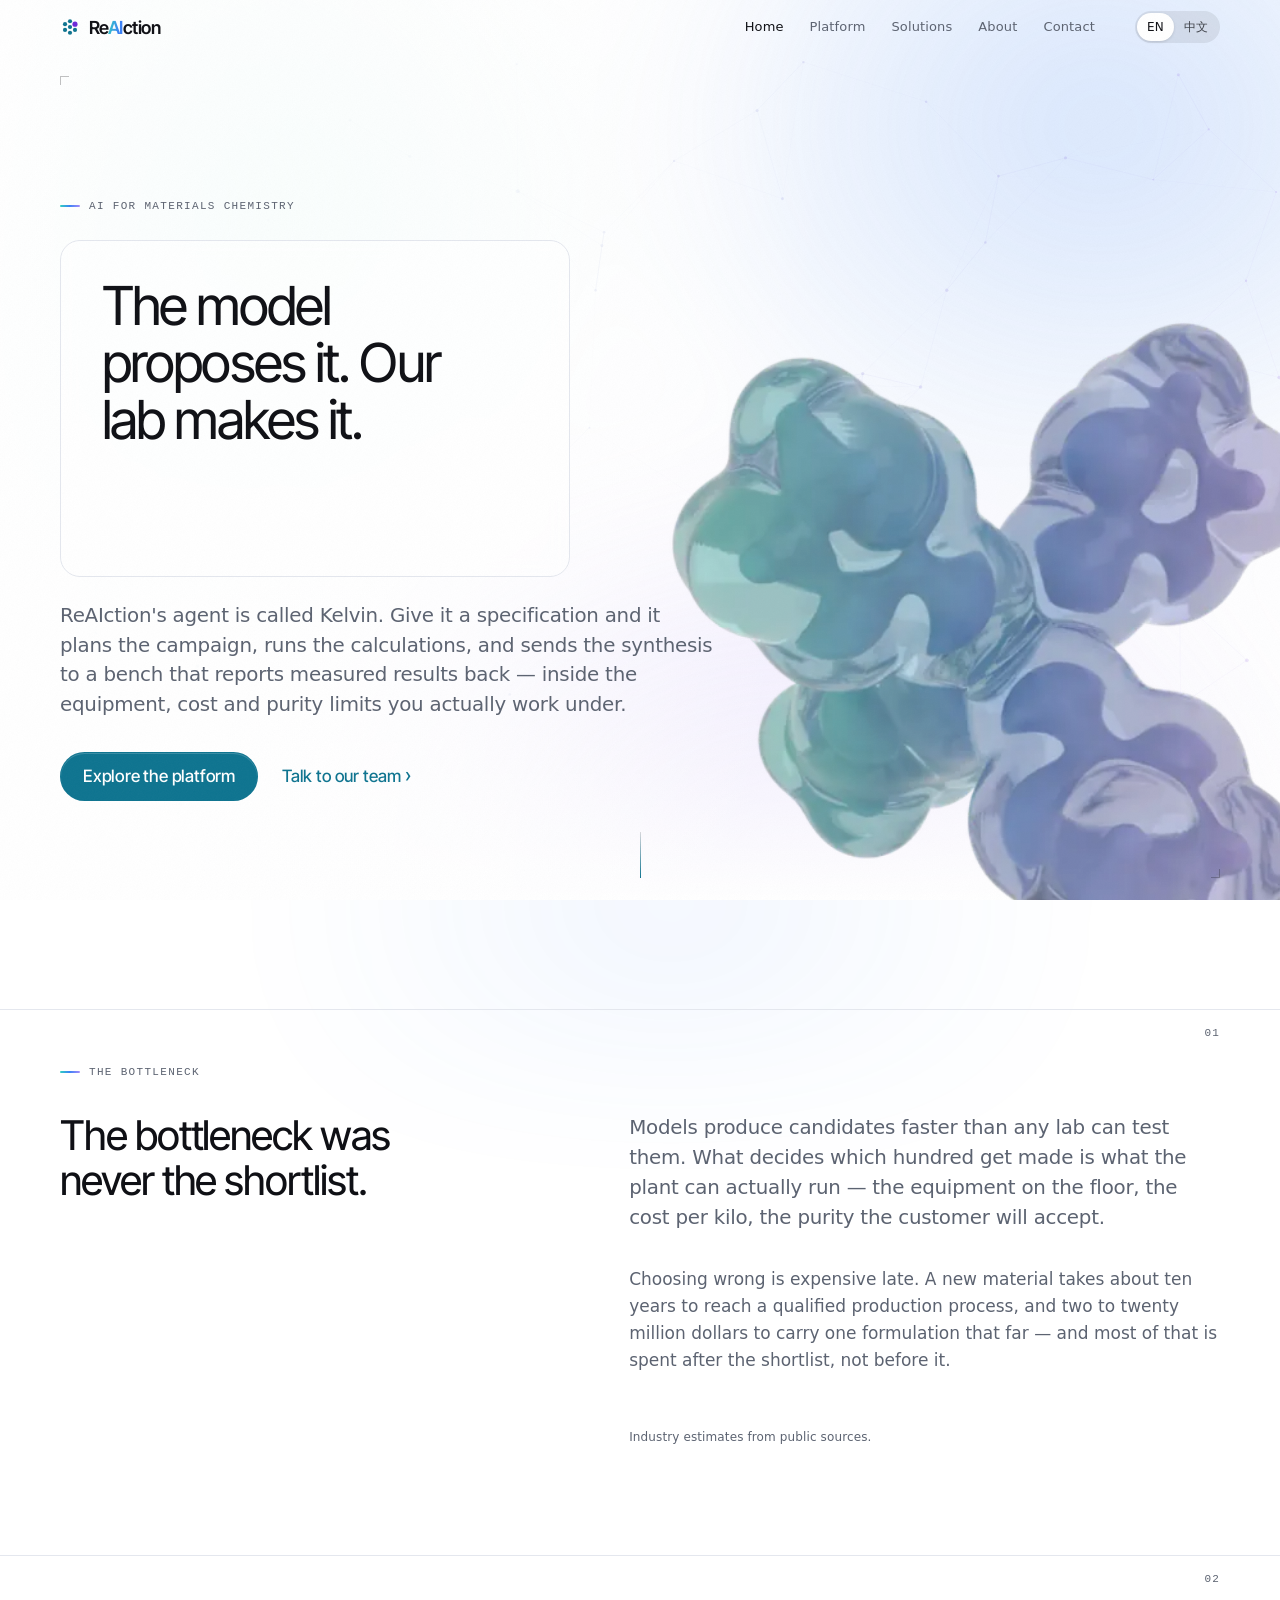
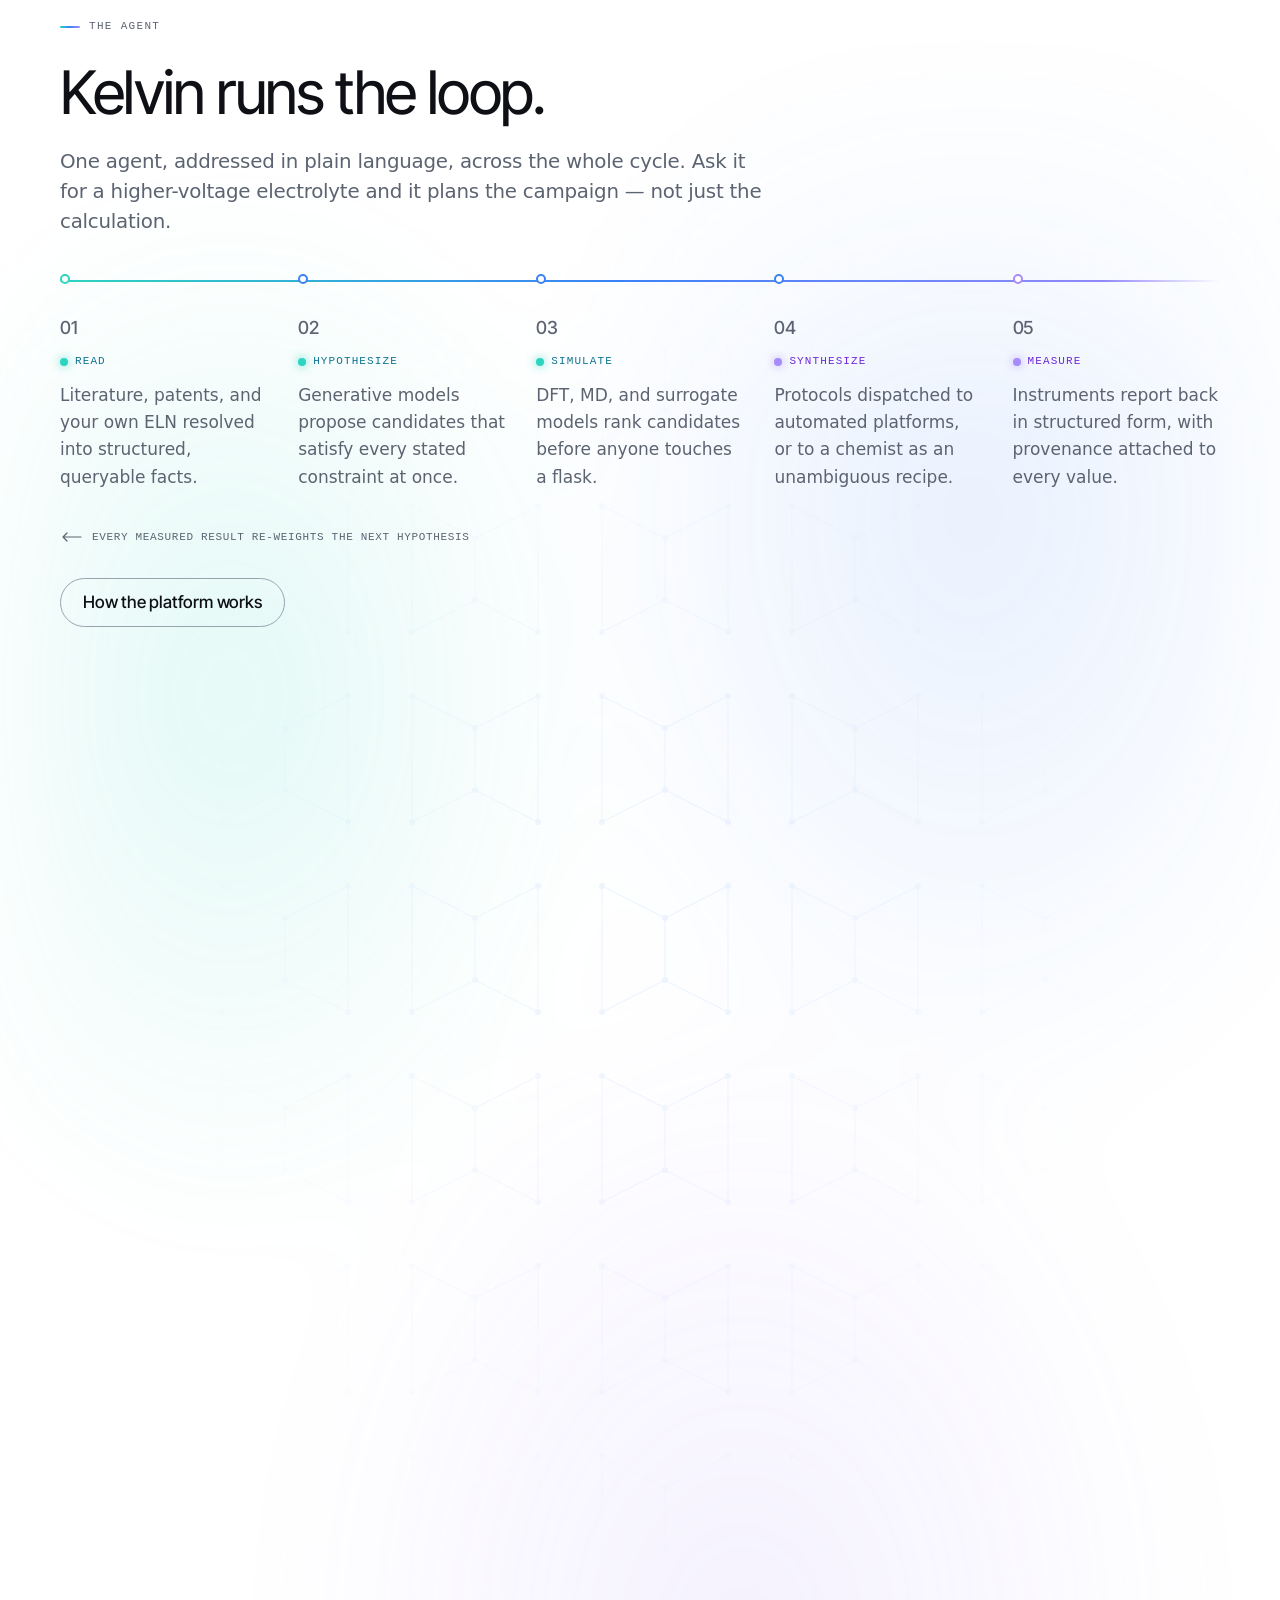
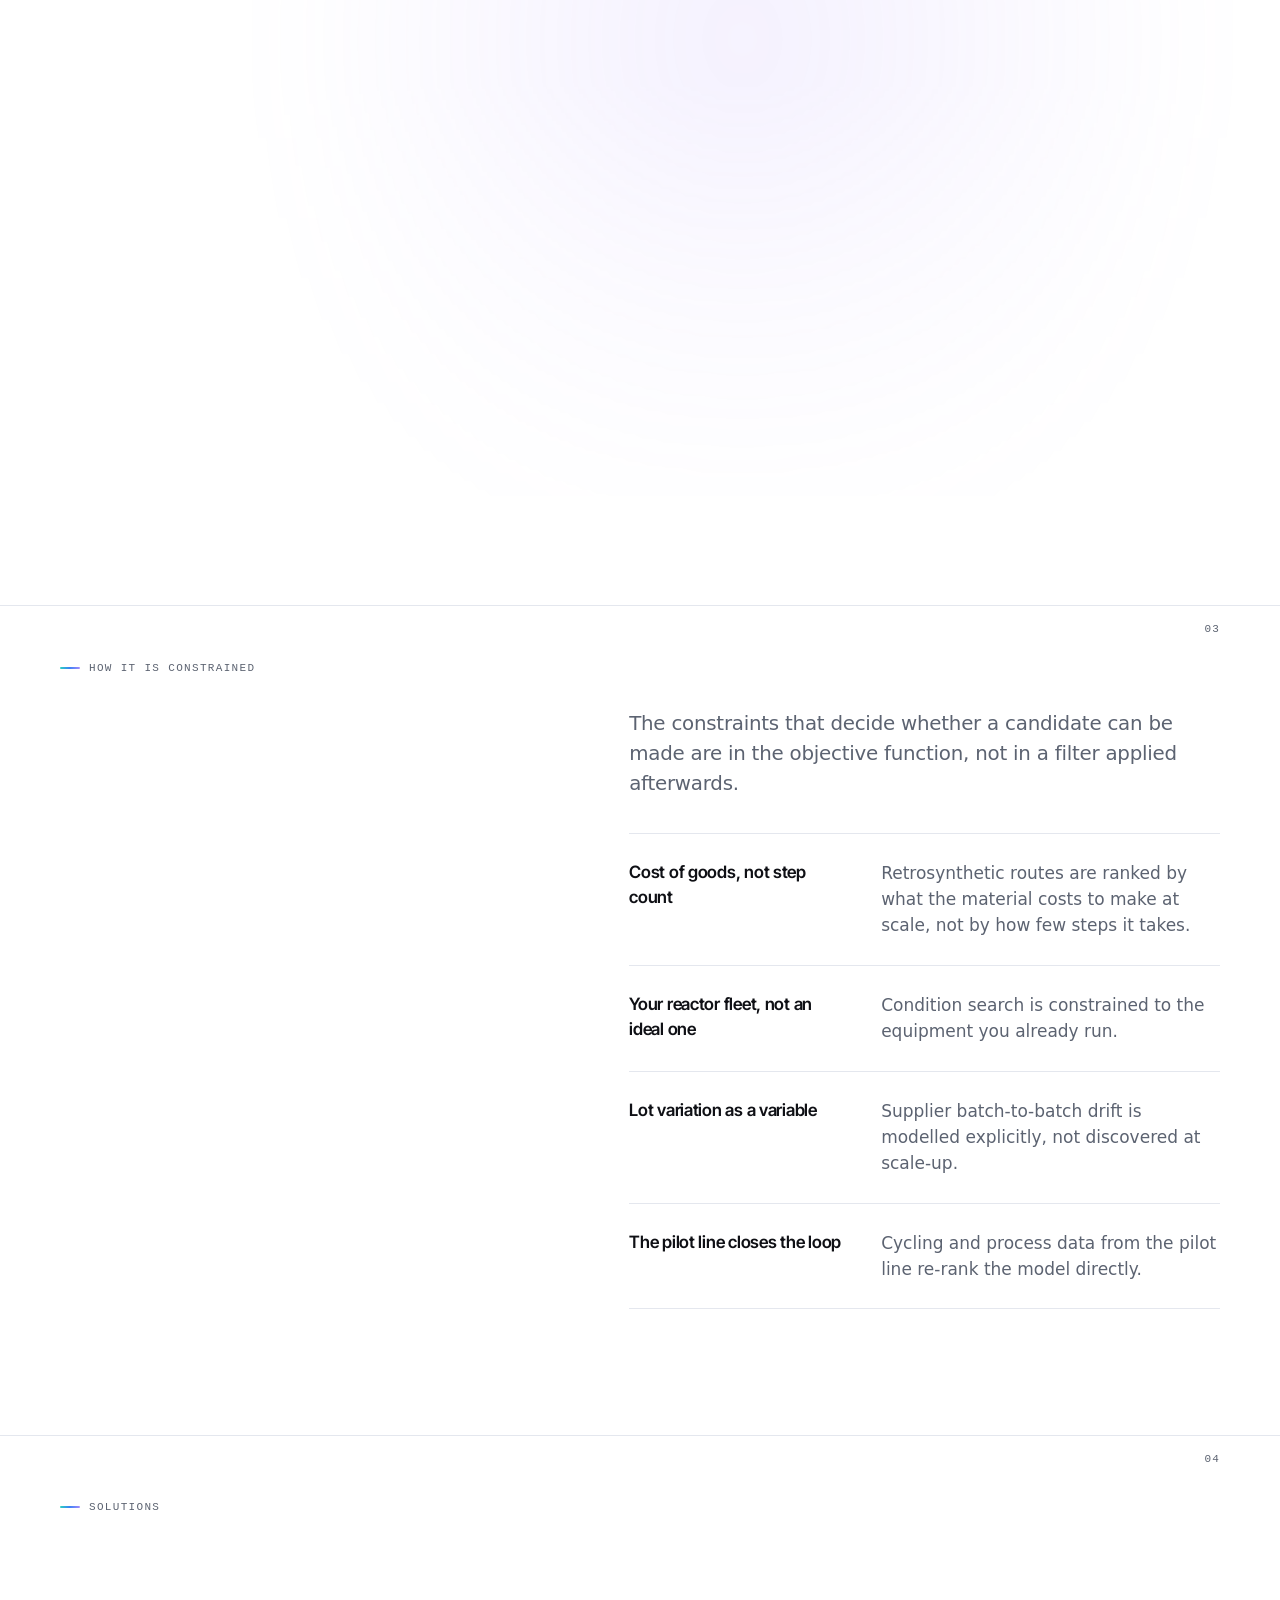
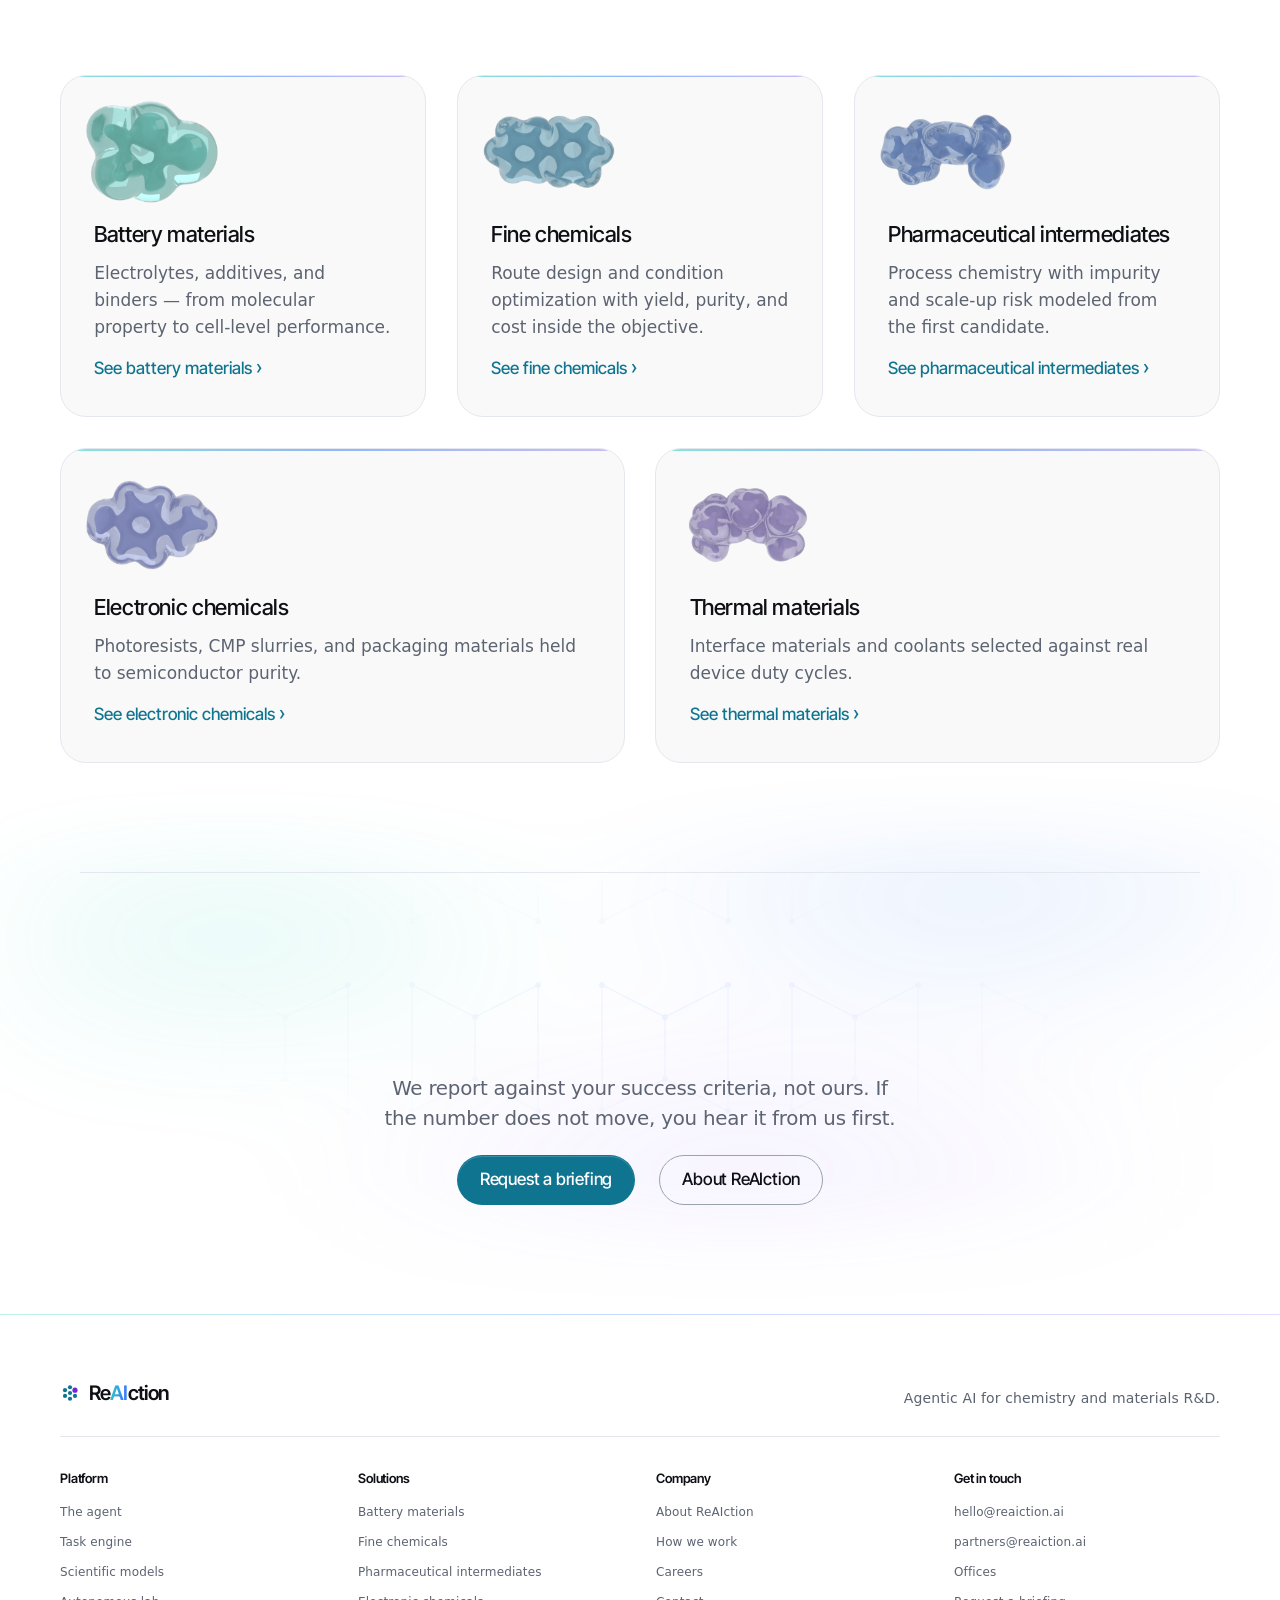
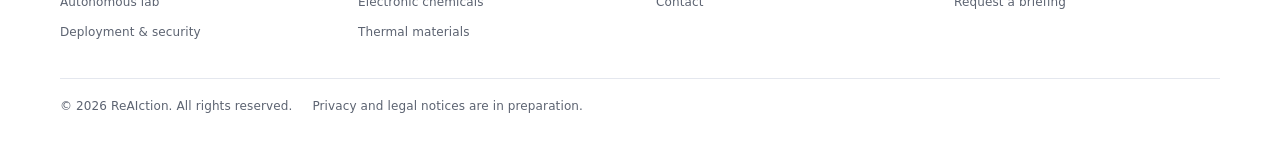
==== commit 5a482e20: "Fix what the screenshots showed, not what the stylesheet said Five defects found by rendering the pa" ====
--- a/index.html
+++ b/index.html
@@ -69,7 +69,7 @@
   <div class="cover__cue" aria-hidden="true"></div>
 </section>
 
-<section class="section">
+<section class="section section--two">
   <div class="wrap-wide">
     <p class="eyebrow reveal" data-en="The bottleneck" data-zh="瓶颈在哪">The bottleneck</p>
     <h2 class="headline measure reveal split"
@@ -105,7 +105,7 @@
   </div>
 </section>
 
-<section class="section">
+<section class="section section--two">
   <div class="wrap-wide">
     <p class="eyebrow reveal" data-en="How it is constrained" data-zh="约束从哪来">How it is constrained</p>
     <h2 class="headline measure reveal split" data-en="Optimised for the plant you already have." data-zh="按你们已经有的那条产线来优化。">Optimised for the plant you already have.</h2>
--- a/assets/css/reaiction.css
+++ b/assets/css/reaiction.css
@@ -1644,7 +1644,11 @@
 }
 [data-lang="zh"] .footer__top .brand__zh { font-size: 1.0625rem; }
 /* On the narrowest phones the bar has no room for it; the footer still does. */
-@media (max-width: 430px) { [data-lang="zh"] .header .brand__zh { display: none; } }
+/* Measured: mark 20 + gap 9 + wordmark 73 + rule 10 + 反衍 45 = 157, and the
+   switch and the burger take 150. It fits on a 375 phone; only the 320
+   class of device is genuinely out of room. Hiding the Chinese name at
+   430 hid it on every phone there is. */
+@media (max-width: 359px) { [data-lang="zh"] .header .brand__zh { display: none; } }
 
 
 /* ============================================================================
@@ -1834,3 +1838,326 @@
     translate: none !important; transition: none;
   }
 }
+
+/* ============================================================================
+   v11 — TWO SHAPES THE PAGE WAS MISSING
+   The platform page ran three consecutive chapters as the same grid of cards:
+   six, then three, then seven. Nothing was wrong with any one of them, but a
+   reader meets the same box for three screens and stops reading. Neither of
+   these is decoration — each is the shape the content already had.
+
+   .matrix   a thing and the question it answers. Six models are not six
+             features; they are a division of labour, and a division of
+             labour is a table with a left column.
+   .compare  four deployment modes are a comparison, and the question a buyer
+             brings to that screen — "which one is me?" — is answerable by a
+             table and not by four cards side by side.
+   ========================================================================== */
+
+/* ---------- Matrix: label, then what it is answerable for ---------------- */
+.matrix { border-top: 1px solid var(--hairline); }
+.matrix > div {
+  display: grid; gap: 4px 28px; padding-block: 20px;
+  border-bottom: 1px solid var(--hairline);
+  align-items: baseline;
+}
+@media (min-width: 760px) {
+  .matrix > div { grid-template-columns: 140px 1fr; gap: 0 28px; }
+}
+.matrix dt {
+  display: inline-flex; align-items: center; gap: 8px;
+  font-family: var(--font-display); font-size: 1.0625rem; font-weight: 500;
+  letter-spacing: -0.014em;
+}
+/* The same lit dot the loop stages use, so a model reads as belonging to the
+   same system as the stage that calls it. */
+.matrix dt::before {
+  content: ""; width: 8px; height: 8px; border-radius: 50%;
+  background: var(--grad); flex: 0 0 auto;
+}
+.matrix dd { margin: 0; font-size: 1.0625rem; line-height: 1.6; color: var(--text-2); }
+
+/* ---------- Compare: modes down the side, criteria across ---------------- */
+.compare { width: 100%; border-collapse: collapse; margin-top: clamp(26px, 3vw, 40px); }
+.compare caption { text-align: left; font-size: 0.875rem; color: var(--text-2); padding-bottom: 14px; }
+.compare th, .compare td {
+  text-align: left; vertical-align: top;
+  padding: 16px 20px 16px 0;
+  border-bottom: 1px solid var(--hairline);
+}
+.compare thead th {
+  font-family: var(--font-mono); font-size: 0.6875rem; letter-spacing: .1em;
+  text-transform: uppercase; font-weight: 500; color: var(--text-2);
+  padding-bottom: 12px; border-bottom-color: var(--hairline-strong);
+}
+[data-lang="zh"] .compare thead th { font-size: .75rem; letter-spacing: .04em; text-transform: none; }
+.compare tbody th {
+  font-family: var(--font-display); font-size: 1.0625rem; font-weight: 500;
+  letter-spacing: -0.014em; color: var(--text); width: 22%;
+}
+.compare td { font-size: 1rem; line-height: 1.55; color: var(--text-2); }
+.compare tbody tr:last-child th, .compare tbody tr:last-child td { border-bottom: 0; }
+
+/* A table is the one place a row highlight helps: it keeps the eye on one
+   mode while it reads across. */
+@media (hover: hover) {
+  .compare tbody tr { transition: background-color .18s var(--ease); }
+  .compare tbody tr:hover { background: color-mix(in srgb, var(--text) 3%, transparent); }
+}
+
+/* Narrow: a four-column table cannot hold, so each mode becomes a block and
+   the column headings come back as labels on each cell. */
+@media (max-width: 859px) {
+  .compare, .compare tbody, .compare tr, .compare th, .compare td { display: block; width: auto; }
+  .compare thead { display: none; }
+  .compare tbody tr {
+    padding-block: 18px; border-bottom: 1px solid var(--hairline);
+  }
+  .compare tbody tr:last-child { border-bottom: 0; }
+  .compare tbody th { padding: 0 0 8px; border: 0; width: auto; }
+  .compare td { padding: 4px 0; border: 0; }
+  .compare td::before {
+    content: attr(data-label) "  ";
+    font-family: var(--font-mono); font-size: 0.6875rem; letter-spacing: .08em;
+    text-transform: uppercase; color: var(--text-3);
+  }
+  [data-lang="zh"] .compare td::before { font-size: .75rem; letter-spacing: .04em; text-transform: none; }
+}
+
+/* ============================================================================
+   v12 — OBJECTS ON THE INNER COVERS
+   Only the home page opened on something; the other four opened on an empty
+   field. Each inner cover now carries the object that page is about.
+
+     solutions   all five industry molecules in one arc — the page's own
+                 argument is "five industries, one method", and five objects
+                 on one curve is that sentence as a picture
+     technology  coronene, a real graphene fragment. Flat and hexagonal where
+                 the home page's object is lobed and three-dimensional, so
+                 the platform page does not read as a second serving
+
+   About and Contact are left alone on purpose: an object there would be
+   decoration, and this site has so far only put a picture where the picture
+   was a result.
+   ========================================================================== */
+
+.cover[data-cover="short"] .cover__obj {
+  position: absolute; z-index: -1; pointer-events: none;
+  background-repeat: no-repeat;
+  background-position: right center;
+  background-size: contain;
+}
+.js .cover__obj { opacity: 0; }
+.js.is-lit .cover__obj { animation: cover-in 1.6s var(--ease-out-expo) .25s both; }
+.no-js .cover__obj { opacity: 1; }
+@media (prefers-reduced-motion: reduce) { .js .cover__obj { opacity: 1 !important; animation: none; } }
+
+/* The field steps back wherever an object is present, for the same reason it
+   does on the home page: two science visuals on one screen fight. */
+.is-ready .cover:has(.cover__obj) .cover__field,
+.is-lit   .cover:has(.cover__obj) .cover__field { opacity: .30; }
+
+/* Solutions: a wide arc, so it sits low and spans rather than towering. */
+#cover-solutions .cover__obj {
+  /* Clear of the lead: the arc sat across the sentence at 1440. */
+  right: -4%; bottom: -10%;
+  width: min(58vw, 780px); aspect-ratio: 1480 / 347;
+  opacity: .88;
+  background-image: url("../img/v-family.png");
+}
+/* Technology: a disc, so it behaves like the home page's object — right, tall. */
+#cover-technology .cover__obj {
+  /* A disc reads larger than its bounding box; 42vw dominated the headline. */
+  right: -4%; top: 46%; translate: 0 -50%;
+  width: min(33vw, 400px); aspect-ratio: 1;
+  opacity: .9;
+  background-image: url("../img/v-coronene.png");
+}
+@media (max-width: 899px) {
+  #cover-solutions .cover__obj  { right: -10%; bottom: -10%; width: min(96vw, 600px); opacity: .5; }
+  #cover-technology .cover__obj { right: -14%; width: min(64vw, 380px); opacity: .5; }
+}
+
+/* ============================================================================
+   v13 — COMPOSITION
+   Measured against the reference heroes at 1440x900. The largest band of
+   empty pixels anywhere on our cover was 36px; Isomorphic's is 132 and
+   XtalPi's is 103. Ours had a single unbroken 696px column of content. That
+   is the whole difference, and none of it is the typeface: the text block
+   and the object were stacked down the same vertical run with the gaps
+   between them set to "padding" rather than to "nothing".
+
+   Five changes, all of them numbers that were already here:
+
+   1. The type block moves to the top. Bottom-aligned, it ran to the floor
+      and met the object coming down, which is what closed the gap.
+   2. The headline comes down from 96px to 60px. Isomorphic's is about half
+      of what ours was — small type with space around it reads as composed;
+      large type reads as raised voice.
+   3. The frame stops fitting the text. Theirs is a field the words stand in
+      with two thirds of it empty; ours was shrink-wrapped to four lines.
+   4. The object bleeds off the bottom edge instead of floating clear of it,
+      so it reads as larger than the frame rather than as a pasted picture.
+   5. The band under the header is left empty.
+   ========================================================================== */
+
+.cover[data-cover="full"] {
+  justify-content: flex-start;
+  padding-block: clamp(140px, 21vh, 250px) clamp(48px, 7vh, 96px);
+}
+
+.cover[data-cover="full"] .display-1 {
+  font-size: clamp(2.375rem, 4.2vw, 3.75rem);
+  line-height: 1.06;
+  max-width: min(600px, 44%);
+  /* The room below the last line is the point: the frame is a field, not a
+     box cut to the text. */
+  padding: clamp(28px, 2.8vw, 38px) clamp(30px, 3.2vw, 42px) clamp(84px, 10vw, 140px);
+}
+[data-lang="zh"] .cover[data-cover="full"] .display-1 {
+  font-size: clamp(1.875rem, 3.2vw, 2.875rem);
+  line-height: 1.24;
+  /* Two lines of Chinese where English takes four, so the same padding-bottom
+     leaves a field that reads as a mistake rather than as air. */
+  max-width: min(470px, 36%);
+  padding-bottom: clamp(56px, 6.5vw, 92px);
+}
+
+/* Lower-right, running off the bottom edge. */
+.cover__mol {
+  top: auto; bottom: -13%; right: -6%;
+  translate: calc(var(--mx, 0) * 1px) calc(var(--my, 0) * 1px);
+  width: min(56vw, 800px);
+}
+@media (max-width: 899px) {
+  .cover[data-cover="full"] { padding-block: clamp(104px, 15vh, 150px) clamp(36px, 5vh, 64px); }
+  .cover[data-cover="full"] .display-1,
+  [data-lang="zh"] .cover[data-cover="full"] .display-1 { max-width: none; }
+  /* The field below the last line is a desktop move: there the object sits
+     behind it. On a phone the object is below the whole block, so the same
+     padding is just an empty box under two lines of type. */
+  .cover[data-cover="full"] .display-1,
+  [data-lang="zh"] .cover[data-cover="full"] .display-1 {
+    padding-bottom: clamp(26px, 5vw, 36px);
+  }
+  /* Measured at 375px: the object used to start at y=568 while the buttons
+     ended at y=603, so the blob ran under "contact us" and was then sliced
+     flat by the bottom of the section. Sized to the room that is actually
+     left under the actions, and sitting on the section edge instead of
+     being cut by it. */
+  .cover__mol {
+    bottom: 0; right: -9%;
+    width: min(70vw, 292px);
+    opacity: .78;
+  }
+}
+
+
+/* ============================================================================
+   v14 — WHAT THE SCREENSHOTS SHOWED
+   Everything in this layer came out of looking at rendered pixels at 375 and
+   1440, in both appearances, rather than out of reading the stylesheet. The
+   four problems were: the right half of the page was empty on every text
+   section, five cards into three columns left a hole, the final call sat on a
+   five-character widow, and the objects were rendered for a white page and
+   went milky on a dark one.
+   ========================================================================== */
+
+/* ---------- 1. The right half ---------------------------------------------
+   Measured on the home page at 1440: section 01 used x=88..850 and left 590px
+   of nothing beside it, for six hundred pixels of height, with the section
+   number floating alone at the far edge. A single left column under a full
+   width rule is what a document looks like, not what a page looks like.
+
+   So the label and the sentence stay left, and the argument moves into a
+   second column beside them. No new content — the same paragraphs, given the
+   width the page already had. */
+@media (min-width: 1000px) {
+  .section--two > .wrap-wide,
+  .section--two > .wrap {
+    display: grid;
+    grid-template-columns: minmax(0, 5fr) minmax(0, 6fr);
+    column-gap: clamp(48px, 6vw, 104px);
+    align-items: start;
+  }
+  /* The eyebrow labels the whole section, so it keeps the full width. */
+  .section--two > * > .eyebrow   { grid-column: 1 / -1; grid-row: 1; }
+  .section--two > * > .headline,
+  .section--two > * > .display-2 { grid-column: 1; grid-row: 2; }
+  .section--two > * > :not(.eyebrow):not(.headline):not(.display-2) {
+    grid-column: 2;
+  }
+  /* One rhythm for the whole section instead of four stacked utility
+     margins, which in two columns were pushing the right column's blocks
+     apart while leaving the headline 28px below the first line beside it. */
+  .section--two > * { row-gap: clamp(24px, 2.6vw, 34px); }
+  .section--two > * > .headline,
+  .section--two > * > .display-2,
+  .section--two .mt-4, .section--two .mt-5,
+  .section--two .mt-6, .section--two .mt-7 { margin-top: 0 !important; }
+  .section--two .measure { max-width: none; }
+  /* The source note is an aside, not the next paragraph. */
+  .section--two .legal { margin-top: clamp(14px, 1.6vw, 22px) !important; }
+
+  /* The headline is the left column's whole job. `ch` is the width of a
+     latin zero, which is about half a Chinese character, so the Chinese
+     measure is set in `em` — 9ch gave four characters a line. */
+  .section--two > * > .headline.measure,
+  .section--two > * > .display-2 { max-width: 17ch; }
+  [data-lang="zh"] .section--two > * > .headline.measure,
+  [data-lang="zh"] .section--two > * > .display-2 { max-width: 9em; }
+}
+
+/* ---------- 2. Five into three --------------------------------------------
+   Three columns and five cards put two cards in the last row and left the
+   third slot open — 396px of hole under the grid, which is the first thing
+   the eye goes to. Six tracks instead: three cards of two tracks, then two
+   cards of three. The row fills, and the two that carry the widest copy get
+   the extra width. */
+@media (min-width: 1000px) {
+  .grid-3:has(> :nth-child(5)):not(:has(> :nth-child(6))) {
+    grid-template-columns: repeat(6, minmax(0, 1fr));
+  }
+  .grid-3:has(> :nth-child(5)):not(:has(> :nth-child(6))) > * { grid-column: span 2; }
+  .grid-3:has(> :nth-child(5)):not(:has(> :nth-child(6))) > :nth-child(4),
+  .grid-3:has(> :nth-child(5)):not(:has(> :nth-child(6))) > :nth-child(5) { grid-column: span 3; }
+}
+
+/* ---------- 3. The widow at the end ---------------------------------------
+   "我们这儿听到。" alone on a second line, centred, under a line that ran the
+   full measure. Balanced wrapping fixes both languages without picking a
+   character count that only suits one of them. */
+.section--feature .display-2,
+.section--feature .lead.center { text-wrap: balance; }
+
+/* Centring is an ending, not a layout. On a phone the same three centred
+   lines read as a ragged triangle against a page that is left-aligned all
+   the way down to it. */
+@media (max-width: 719px) {
+  .section--feature .center,
+  .section--feature .lead.center { text-align: left; margin-inline: 0; }
+  .section--feature .actions[style] { justify-content: flex-start !important; }
+}
+
+/* ---------- 4. The objects on a dark page ---------------------------------
+   Every render was lit for a white page: a glass shell mixed 60% toward white
+   over a core mixed 90%. On black that reads as a pastel sticker with a light
+   fringe, not as glass. Nothing here re-renders them — it puts the light back
+   behind them so the pale edge has something to be pale against, and takes a
+   little of the milk out of the middle. */
+:root { --obj-dark: none; }
+@media (prefers-color-scheme: dark) {
+  :root:not([data-theme="light"]) {
+    --obj-dark: saturate(1.16) contrast(1.05) brightness(.93)
+                drop-shadow(0 0 26px color-mix(in oklab, var(--glow-2) 38%, transparent));
+  }
+}
+:root[data-theme="dark"] {
+  --obj-dark: saturate(1.16) contrast(1.05) brightness(.93)
+              drop-shadow(0 0 26px color-mix(in oklab, var(--glow-2) 38%, transparent));
+}
+:root[data-theme="light"] { --obj-dark: none; }
+
+a.card[href*="solutions.html#"]::after,
+.section--split .wrap-wide::after,
+.cover__mol { filter: var(--obj-dark); }
